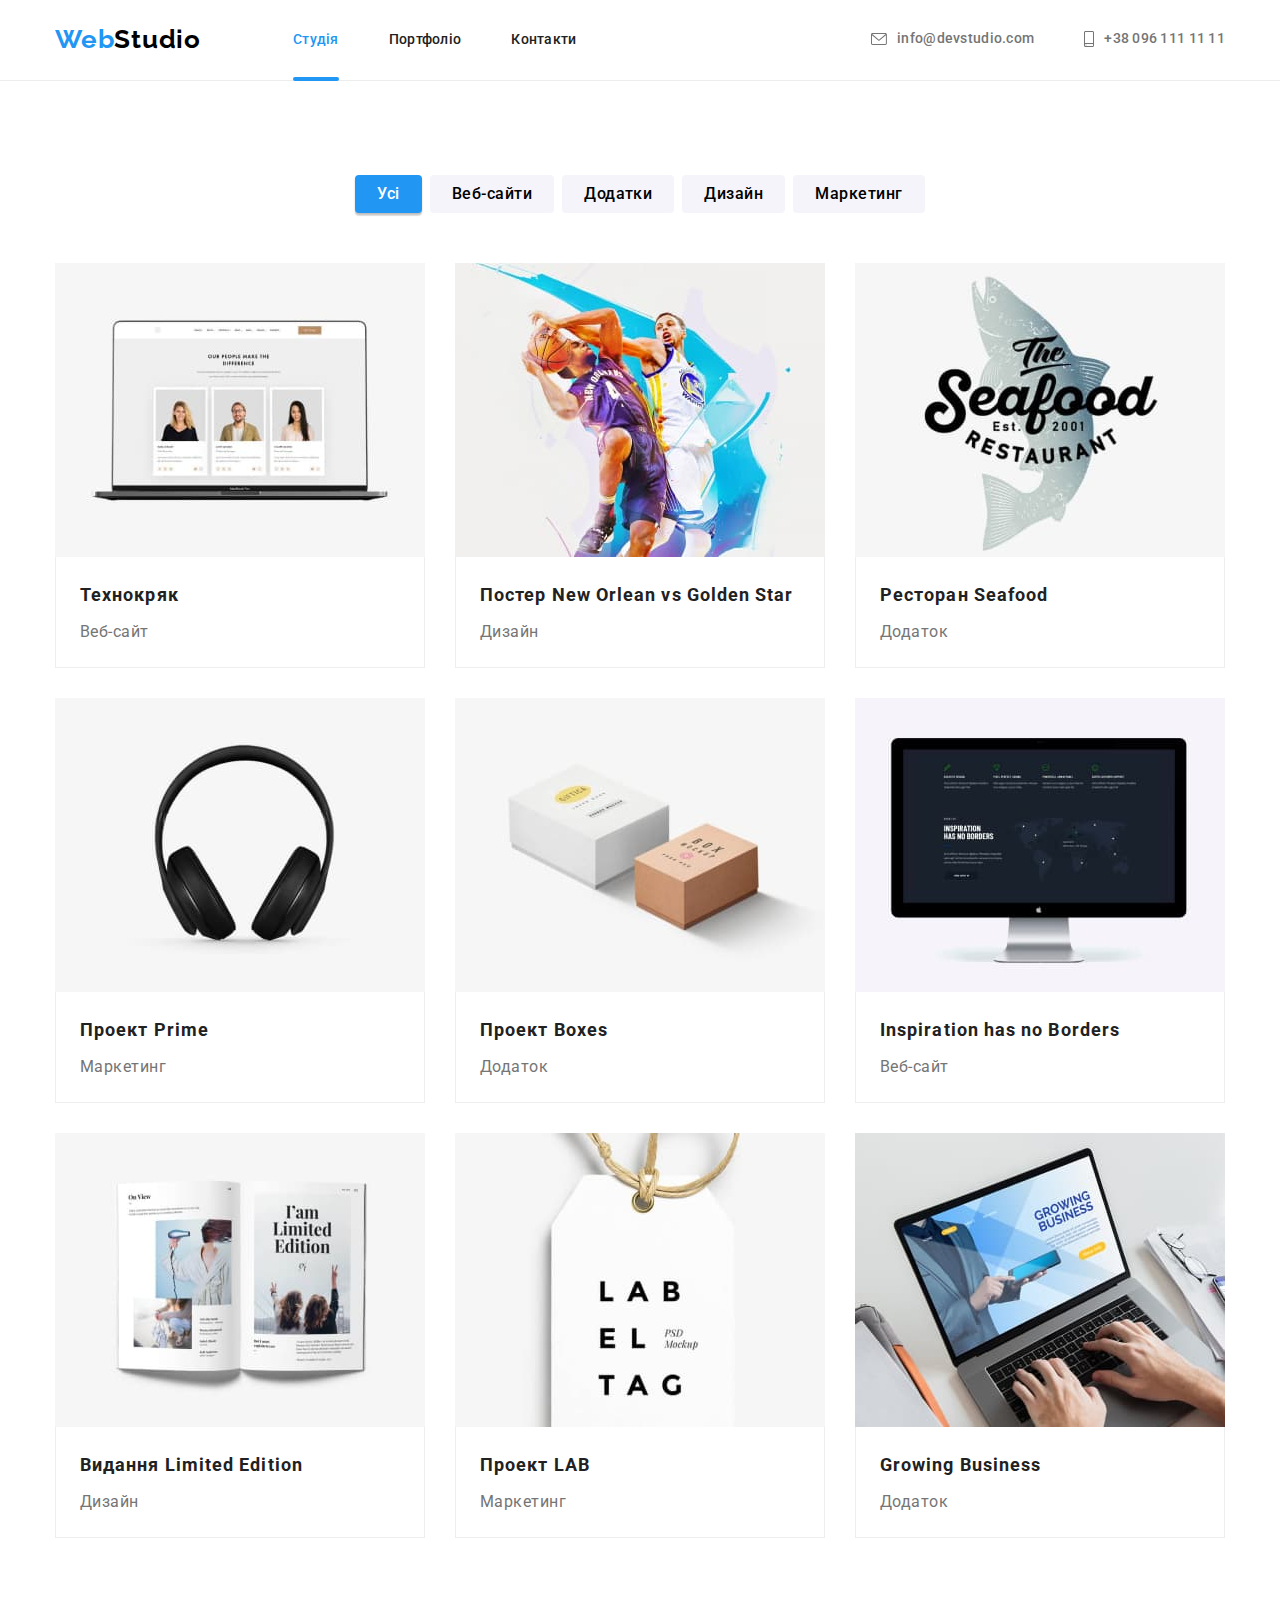
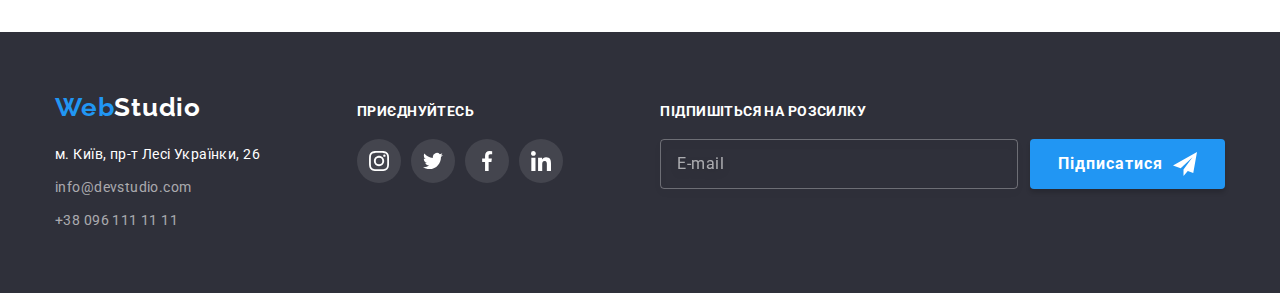
==== portfolio.html @ 3657de59 "Add files via upload" ====
<!DOCTYPE html>
<html lang="uk">

<head>
  <meta charset="UTF-8">
  <meta http-equiv="X-UA-Compatible" content="IE=edge">
  <meta name="viewport" content="width=device-width, initial-scale=1.0">
  <title>Портфоліо</title>

  <link rel="preconnect" href="https://fonts.googleapis.com">
  <link rel="preconnect" href="https://fonts.gstatic.com" crossorigin>
  <link href="https://fonts.googleapis.com/css2?family=Raleway:wght@700&family=Roboto:wght@400;500;700;900&display=swap" rel="stylesheet">  
  <link rel="stylesheet" href="https://cdn.jsdelivr.net/npm/modern-normalize@1.1.0/modern-normalize.min.css">
  <link rel="stylesheet" href="./css/main.min.css">
</head>

<body>

  <!-- ================HEADER================ -->
      <header class="header">
        <div class="header-container container">
          <nav class="navigation-site">
            <a href="./index.html" lang="en" class="logo">
              <span>Web</span>Studio
            </a>
      
            <ul class="nav">
              <li>
                <a href="./index.html" class="nav__link nav__link--current">Студія</a>
              </li>
              <li>
                <a href="./portfolio.html" class="nav__link">Портфоліо</a>
              </li>
              <li><a href="./index.html" class="nav__link">Контакти</a></li>
            </ul>
          </nav>
      
          <ul class="contact">
            <li>
              <a href="mailto:info@devstudio.com" target="_blank" class="contact__link contact__mail-link">
                <svg class="contact__icon-mail" width="16" height="12" aria-label="contact mail" lang="en">
                  <use href="./images/svg/icons.svg#envelope"></use>
                </svg>
                info@devstudio.com
              </a>
            </li>
      
            <li>
              <a href="tel:+380961111111" target="_blank" class="contact__link contact__tel-link">
                <svg class="contact__icon-tel" width="10" height="16" aria-label="contact telephone" lang="en">
                  <use href="./images/svg/icons.svg#smartphone"></use>
                </svg>
                +38 096 111 11 11
              </a>
            </li>
          </ul>
          <!-- ================================ -->
          <div class="burger-menu ">
            <button type="button" class="burger-menu__btn" data-menu-open>
              <svg class="burger-menu__icon" width="40" height="40">
                <use href="./images/svg/icons.svg#header__burger-menu-icon"></use>
              </svg>
            </button>
          </div>
        </div>
      
        <div class="modal-menu" data-menu>
          <div class="modal-menu__container">
            <button type="button" class="modal-menu__btn-close" data-menu-close>
              <svg class="modal-menu__btn-close-img" width="40" height="40">
                <use href="./images/svg/icons.svg#modal-menu__close-btn-img"></use>
              </svg>
            </button>
      
            <ul class="modal-menu__page-list">
              <li class="modal-menu__item-page">
                <a class="modal-menu__page-link" href="./index.html">
                  Студія
                </a>
              </li>
              <li class="modal-menu__item-page">
                <a class="modal-menu__page-link modal-menu__page-link--current-page current-page" href="./portfolio.html">
                  Портфоліо
                </a>
              </li>
              <li class="modal-menu__item-page">
                <a class="modal-menu__page-link" href="./index.html">
                  Контакти
                </a>
              </li>
            </ul>
      
            <ul class="modal-menu__contact-list">
      
              <li class="modal-menu__contact-item">
                <a href="tel:+380961111111" target="_blank" class="modal-menu__tel-link">
                  +38 096 111 11 11
                </a>
              </li>
      
              <li class="modal-menu__contact-item">
                <a href="mailto:info@devstudio.com" target="_blank" class="modal-menu__mail-link">
                  info@devstudio.com
                </a>
              </li>
      
      
            </ul>
      
            <ul class="modal-menu__social-list">
              <li class="modal-menu__social-item">
                <a href="#" class="modal-menu__social-link">
                  Instagram
                </a>
              </li>
      
              <li class="modal-menu__social-item">
                <a href="#" class="modal-menu__social-link">
                  Twitter
                </a>
              </li>
      
              <li class="modal-menu__social-item">
                <a href="#" class="modal-menu__social-link">
                  Facebook
                </a>
              </li>
      
              <li class="modal-menu__social-item">
                <a href="#" class="modal-menu__social-link">
                  LinkedIn
                </a>
              </li>
      
            </ul>
          </div>
      
      
        </div>
      
      </header>
  <!-- ================/HEADER================ -->
  <!-- ================MAIN================ -->
  <main>

    <section class="projects-section section">
      <div class="container">
        <h1 class="visually-hidden">Наші роботи</h1>
        

        <ul class="filter">
        
          <li class="filter-container-item">
            <button type="button" class="filter-btn active">Усі</button>
          </li>
        
          <li class="filter-container-item">
            <button type="button" class="filter-btn">Веб-сайти</button>
          </li>
        
          <li class="filter-container-item">
            <button type="button" class="filter-btn">Додатки</button>
          </li>
          <li class="filter-container-item">
            <button type="button" class="filter-btn">Дизайн</button>
          </li>
        
          <li class="filter-container-item">
            <button type="button" class="filter-btn">Маркетинг</button>
          </li>
        
        </ul>
        
        <ul class="projects">
        
          <li class="project-item">
            <a href="./portfolio.html">
              <div class="project-image-thumb">
                <img src="./images/portfolio-img/desk-prjct-card1.jpg" alt="two basketball players" width="370">
                <p class="project-img-overlay">Ресурс пропонує комплексні пропозиції з різним рівнем функціоналу та сервісів. Все це дозволить відвідувачу отримати
                вичерпні відомості про компанію чи приватну особу.</p>
              </div>
              <div class="project-content">
                <h2 class="projects-title">Технокряк</h2>
                <p class="projects-text">Веб-сайт</p>
              </div>
            </a>
          </li>
        
          <li class="project-item">
            <a href="./portfolio.html">
              <div class="project-image-thumb">
                <img src="./images/portfolio-img/desk-prjct-card2.jpg" alt="two basketball players" width="370">
                <p class="project-img-overlay">Ресурс пропонує комплексні пропозиції з різним рівнем функціоналу та сервісів. Все це
                дозволить відвідувачу отримати
                вичерпні відомості про компанію чи приватну особу.</p>
              </div>
              <div class="project-content">
                <h2 class="projects-title">Постер New Orlean vs Golden Star</h2>
                <p class="projects-text">Дизайн</p>
              </div>
            </a>
          </li>
        
          <li class="project-item">
            <a href="./portfolio.html">
              <div class="project-image-thumb">
                <img src="./images/portfolio-img/desk-prjct-card3.jpg" alt="two basketball players" width="370">
                <p class="project-img-overlay">Ресурс пропонує комплексні пропозиції з різним рівнем функціоналу та сервісів. Все це
                дозволить відвідувачу отримати вичерпні відомості про компанію чи приватну особу.</p>
              </div>
              <div class="project-content">
                <h2 class="projects-title">Ресторан Seafood</h2>
                <p class="projects-text">Додаток</p>
              </div>
            </a>
          </li>
        
          <li class="project-item">
            <a href="./portfolio.html">
              <div class="project-image-thumb">
                <img src="./images/portfolio-img/desk-prjct-card4.jpg" alt="two basketball players" width="370">
                <p class="project-img-overlay">Ресурс пропонує комплексні пропозиції з різним рівнем функціоналу та сервісів. Все це                дозволить відвідувачу отримати вичерпні відомості про компанію чи приватну особу.</p>
              </div>
              <div class="project-content">
                <h2 class="projects-title">Проект Prime</h2>
                <p class="projects-text">Маркетинг</p>
              </div>
            </a>
          </li>
        
          <li class="project-item">
            <a href="./portfolio.html">
              <div class="project-image-thumb">
                <img src="./images/portfolio-img/desk-prjct-card5.jpg" alt="two basketball players" width="370">
                <p class="project-img-overlay">Ресурс пропонує комплексні пропозиції з різним рівнем функціоналу та сервісів. Все це дозволить відвідувачу отримати вичерпні відомості про компанію чи приватну особу.</p>
              </div>
              <div class="project-content">
                <h2 class="projects-title">Проект Boxes</h2>
                <p class="projects-text">Додаток</p>
              </div>
            </a>
          </li>
        
          <li class="project-item">
            <a href="./portfolio.html">
              <div class="project-image-thumb">
                <img src="./images/portfolio-img/desk-prjct-card6.jpg" alt="two basketball players" width="370">
                <p class="project-img-overlay">Ресурс пропонує комплексні пропозиції з різним рівнем функціоналу та сервісів. Все це
                дозволить відвідувачу отримати вичерпні відомості про компанію чи приватну особу.</p>
              </div>
              <div class="project-content">
                <h2 class="projects-title">Inspiration has no Borders</h2>
                <p class="projects-text">Веб-сайт</p>
              </div>
            </a>
          </li>
        
          <li class="project-item">
            <a href="./portfolio.html">
              <div class="project-image-thumb">
                <img src="./images/portfolio-img/desk-prjct-card7.jpg" alt="two basketball players" width="370">
                <p class="project-img-overlay">Ресурс пропонує комплексні пропозиції з різним рівнем функціоналу та сервісів. Все це
                дозволить відвідувачу отримати вичерпні відомості про компанію чи приватну особу.</p>
              </div>
              <div class="project-content">
                <h2 class="projects-title">Видання Limited Edition</h2>
                <p class="projects-text">Дизайн</p>
              </div>
            </a>
          </li>
        
          <li class="project-item">
            <a href="./portfolio.html">
              <div class="project-image-thumb">
                <img src="./images/portfolio-img/desk-prjct-card8.jpg" alt="two basketball players" width="370">
                <p class="project-img-overlay">Ресурс пропонує комплексні пропозиції з різним рівнем функціоналу та сервісів. Все це
                дозволить відвідувачу отримати вичерпні відомості про компанію чи приватну особу.</p>
              </div>
              <div class="project-content">
                <h2 class="projects-title">Проект LAB</h2>
                <p class="projects-text">Маркетинг</p>
              </div>
            </a>
          </li>
        
          <li class="project-item">
            <a href="./portfolio.html">
              <div class="project-image-thumb">
                <img src="./images/portfolio-img/desk-prjct-card9.jpg" alt="two basketball players" width="370">
                <p class="project-img-overlay">Ресурс пропонує комплексні пропозиції з різним рівнем функціоналу та сервісів. Все це
                дозволить відвідувачу отримати вичерпні відомості про компанію чи приватну особу.</p>
              </div>
              <div class="project-content">
                <h2 class="projects-title">Growing Business</h2>
                <p class="projects-text">Додаток</p>
              </div>
            </a>
          </li>

        </ul>
      </div>
      
    </section>

  </main>
  <!-- ================/MAIN================ -->
  <!-- ================FOOTER================ -->
  <footer class="footer">
    <div class="footer__container container">
      <div class="footer__contacts">
        <a href="./index.html" lang="en" class="logo"><span>Web</span>Studio</a>
  
        <address class="address">
          <ul class="address__list">
            <li class="address__item">
              <a href="https://goo.gl/maps/v4NEpD1wTATkxovLA" target="_blank" rel="noopener noreferrer"
                class="address__map-link">м. Київ, пр-т Лесі Українки, 26</a>
            </li>
            <li class="address__item">
              <a href="mailto:info@devstudio.com" target="_blank" class="address__footer-link">info@devstudio.com</a>
            </li>
            <li class="address__item">
              <a href="tel:+380961111111" target="_blank" class="address__footer-link">+38 096 111 11 11</a>
            </li>
          </ul>
        </address>
      </div>
  
      <!-- ============= JOIN ============== -->
      <div class="join">
        <h3 class="join__title">приєднуйтесь</h3>
        <ul class="join__social-list">
          <li class="join__social-item">
            <a href="/" class="join__social-link">
              <svg class="join__social-icon" width="20" height="20" aria-label="instagram" lang="en">
                <use href="./images/svg/icons.svg#instagram"></use>
              </svg>
            </a>
          </li>
  
          <li class="join__social-item">
            <a href="/" class="join__social-link">
              <svg class="join__social-icon" width="20" height="20" aria-label="twitter" lang="en">
                <use href="./images/svg/icons.svg#twitter"></use>
              </svg>
            </a>
          </li>
  
          <li class="join__social-item">
            <a href="/" class="join__social-link">
              <svg class="join__social-icon" width="20" height="20" aria-label="facebook" lang="en">
                <use href="./images/svg/icons.svg#facebook"></use>
              </svg>
            </a>
          </li>
  
          <li class="join__social-item">
            <a href="/" class="join__social-link">
              <svg class="join__social-icon" width="20" height="20" aria-label="linkedin" lang="en">
                <use href="./images/svg/icons.svg#linkedin"></use>
              </svg>
            </a>
          </li>
        </ul>
      </div>
      <!-- ============= /JOIN ============== -->
  
      <!-- ============= EMAILING ================-->
  
      <form class="emailing-form">
        <h2 class="emailing-form__title">Підпишіться на розсилку</h2>
        <div class="emailing-form__input-container">
          <input type="email" class="emailing-form__input" name="emailing-address" placeholder="E-mail" />
          <button type="submit" class="btn emailing__btn">
            Підписатися
            <svg class="emailing-icon" width="24" height="24" aria-label="telegram icon" lang="en">
              <use href="./images/svg/icons.svg#telegram-icon"></use>
            </svg>
          </button>
        </div>
      </form>
  
      <!-- ============= /EMAILING ================-->
    </div>
  </footer>
  <!-- ================/FOOTER================ -->
</body>

<script src="./js/menu.js"></script>
</html>
---- css/main.min.css ----
:root{--footer-color: #2f303a;--accent: #2196f3;--h-color: #212121;--p-color: #757575;--bgd-color: #ffffff;--filter-color: #f5f4fa;--background-hero: #c4c4c4;--client-color: #afb1b8;--font-main: "Roboto", sans-serif;--font-logo: "Raleway", sans-serif;--margin-card: 30px;--gap: 30px;--time-func: cubic-bezier(0.4, 0, 0.2, 1);--transition-dur-and-func: 250ms cubic-bezier(0.4, 0, 0.2, 1)}.visually-hidden{position:absolute;width:1px;height:1px;margin:-1px;border:0;padding:0;white-space:nowrap;clip-path:inset(100%);clip:rect(0 0 0 0);overflow:hidden}img{display:block;max-width:100%;height:auto}h1,h2,h3,h4,h5,h6,p{margin:0;padding:0}ul,ol{margin-top:0;margin-bottom:0;padding-left:0}li{list-style:none}a{text-decoration:none}button{line-height:inherit;cursor:pointer}textarea{resize:none}body{font-family:var(--font-main);font-size:14px;line-height:1.71;background-color:var(--bgd-color);color:var(--h-color);padding:0}.container{padding-right:15px;padding-left:15px;margin-left:auto;margin-right:auto}@media screen and (min-width: 480px){.container{width:480px}}@media screen and (min-width: 768px){.container{width:768px}}@media screen and (min-width: 1200px){.container{width:1200px}}.section{padding-top:60px;padding-bottom:60px}@media screen and (min-width: 1200px){.section{padding-top:94px;padding-bottom:94px}}.title{font-size:28px;line-height:1.18;text-align:center;letter-spacing:.03em;margin-bottom:30px;color:var(--h-color)}@media screen and (min-width: 1200px){.title{font-size:36px;line-height:1.17;margin-bottom:50px}}.logo{font-family:var(--font-logo);font-weight:700;font-size:26px;line-height:1.19;letter-spacing:.03em;color:#000}.logo>span{color:var(--accent)}.footer a.logo{display:inline-block;color:var(--bgd-color);margin-bottom:20px}.btn{font-family:inherit;font-weight:700;font-size:16px;line-height:1.88;letter-spacing:.06em;background-color:var(--accent);color:var(--bgd-color);cursor:pointer;border:none;box-shadow:0px 4px 4px rgba(0,0,0,.15);border-radius:4px;padding:10px 24px;transition:background-color var(--transition-dur-and-func)}@media screen and (min-width: 1200px){.btn{padding:10px 32px}}.btn:hover{background-color:#188ce8}.emailing__btn{padding:10px 28px;height:50px;display:flex;align-items:center}.modal-submit-btn{display:block;margin-left:auto;margin-right:auto;padding-left:52px;padding-right:52px}.btn{font-family:inherit;font-weight:700;font-size:16px;line-height:1.88;letter-spacing:.06em;background-color:var(--accent);color:var(--bgd-color);cursor:pointer;border:none;box-shadow:0px 4px 4px rgba(0,0,0,.15);border-radius:4px;padding:10px 32px;transition:background-color var(--transition-dur-and-func)}.btn:hover{background-color:#188ce8}.emailing__btn{padding:10px 28px;height:50px;display:flex;align-items:center}.modal-submit-btn{display:block;margin-left:auto;margin-right:auto;padding-left:52px;padding-right:52px}.burger-menu__btn{border:none;padding:0;background-color:rgba(0,0,0,0);color:var(--h-color);transition:color 250ms var(--time-func)}.burger-menu__btn:hover,.burger-menu__btn:focus{color:var(--accent)}.burger-menu__icon{fill:currentColor}.modal-menu{position:fixed;top:0;left:0;background-color:var(--bgd-color);width:100%;height:100%;z-index:99;opacity:0;visibility:hidden;pointer-events:none;transition:opacity var(--transition-dur-and-func),visibility var(--transition-dur-and-func)}.modal-menu.is-open{opacity:1;visibility:visible;pointer-events:all}.modal-menu__container{position:relative;display:flex;flex-direction:column;align-items:flex-start;justify-content:space-between;height:100%;padding:15px;margin-left:auto;margin-right:auto}@media screen and (min-width: 480px){.modal-menu__container{width:480px;padding-left:40px;padding-top:48px;padding-bottom:48px;padding-right:15px}}.modal-menu__btn-close{position:absolute;top:10px;right:15px;padding:0;border:0;background-color:rgba(0,0,0,0);line-height:0;color:var(--h-color);transition:color 250ms var(--time-func)}.modal-menu__btn-close:hover,.modal-menu__btn-close:focus{color:var(--accent)}.modal-menu__btn-close-img{fill:currentColor}.modal-menu__item-page:not(:last-child){margin-bottom:32px}.modal-menu__page-link{font-weight:500;font-size:40px;line-height:1.175;letter-spacing:.02em;color:var(--h-color);transition:color 250ms var(--time-func)}.modal-menu__page-link:hover,.modal-menu__page-link:focus{color:var(--accent)}.modal-menu__page-link--current-page{color:var(--accent)}.modal-menu__contact-list{margin-top:auto}.modal-menu__contact-item:not(:last-child){margin-bottom:32px}.modal-menu__tel-link{font-weight:500;font-size:34px;line-height:1.18;letter-spacing:.02em;color:var(--accent);transition:color 250ms var(--time-func)}.modal-menu__tel-link:hover,.modal-menu__tel-link:focus{color:var(--accent)}.modal-menu__mail-link{font-weight:500;font-size:24px;line-height:1.17;letter-spacing:.02em;color:var(--p-color);transition:color 250ms var(--time-func)}.modal-menu__mail-link:hover,.modal-menu__mail-link:focus{color:var(--accent)}.modal-menu__social-list{display:flex;align-items:center;justify-content:center;flex-wrap:wrap;gap:10px;margin-top:64px}.modal-menu__social-item:not(:last-child)::after{content:"";border-right:1px solid rgba(33,33,33,.2);transform:rotate(90deg);margin-left:10px}.modal-menu__social-link{font-weight:500;font-size:18px;line-height:1.22;letter-spacing:.02em;color:var(--accent);transition:color 250ms var(--time-func)}.modal-menu__social-link:hover,.modal-menu__social-link:focus{color:var(--accent)}.is-open{opacity:1}.footer__contacts{width:232px}@media screen and (min-width: 1200px){.footer__contacts{margin-right:70px}}.address__item{display:block;margin-bottom:8px;letter-spacing:.03em}.address__item:last-child{margin-bottom:0}@media screen and (min-width: 1200px){.address__item{margin-bottom:9px}}.address__map-link{font-style:normal;color:var(--bgd-color)}.address__footer-link{font-style:normal;color:rgba(255,255,255,.6);transition:color 250ms var(--time-func)}.address__footer-link:hover,.address__footer-link:focus{color:var(--accent)}.join__title{font-size:14px;line-height:1.142;letter-spacing:.03em;text-transform:uppercase;margin-bottom:20px;color:var(--bgd-color)}.join__social-list{display:flex;justify-content:center;gap:10px}.join__social-item{width:44px;height:44px}.join__social-link{display:flex;justify-content:center;align-items:center;width:100%;height:100%;background-color:rgba(255,255,255,.1);border-radius:50%;color:var(--bgd-color);transition:background 250ms var(--time-func)}.join__social-link:hover,.join__social-link:focus{background-color:var(--accent)}.join__social-icon{fill:currentColor}.emailing-form{margin-left:auto;margin-right:auto}@media screen and (min-width: 1200px){.emailing-form{margin-right:0}}.emailing-form__title{font-size:14px;line-height:1.142;letter-spacing:.03em;text-transform:uppercase;margin-bottom:20px;color:var(--bgd-color)}.emailing-form__input-container{display:flex;flex-direction:column;align-items:center;justify-content:center}@media screen and (max-width: 480px){.emailing-form__input-container{flex-direction:row;flex-wrap:wrap}}@media screen and (min-width: 1200px){.emailing-form__input-container{flex-direction:row}}.emailing-form__input{width:450px;height:50px;border:1px solid rgba(255,255,255,.3);filter:drop-shadow(0px 4px 4px rgba(0, 0, 0, 0.15));border-radius:4px;background-color:rgba(0,0,0,0);color:var(--bgd-color);padding:15px 16px;margin-bottom:20px}.emailing-form__input::placeholder{font-size:16px;line-height:1.25;letter-spacing:.03em;color:rgba(255,255,255,.6)}@media screen and (max-width: 480px){.emailing-form__input{width:100%}}@media screen and (min-width: 1200px){.emailing-form__input{width:358px;margin-right:12px;margin-bottom:0}}.emailing-icon{display:inline-block;margin-left:10px}.filter{display:flex;justify-content:center;flex-wrap:wrap;column-gap:8px;row-gap:8px;margin-bottom:50px}.filter-btn{font-family:inherit;font-weight:500;font-size:16px;line-height:1.62;letter-spacing:.03em;text-align:center;background:var(--filter-color);border-radius:4px;border:none;box-sizing:border-box;padding:6px 22px;transition:background-color 250ms var(--time-func),color 250ms var(--time-func),box-shadow 250ms var(--time-func)}.filter-btn:hover,.filter-btn:focus,.filter-btn.active{background:var(--accent);color:var(--bgd-color);box-shadow:0px 3px 1px rgba(0,0,0,.1),0px 1px 2px rgba(0,0,0,.08),0px 2px 2px rgba(0,0,0,.12);cursor:pointer}.is-hidden{visibility:hidden;opacity:0;pointer-events:none}.modal-window{position:absolute;top:50%;left:50%;transform:translate(-50%, -50%) scale(1);width:450px;padding:40px;background-color:var(--bgd-color);box-shadow:0px 1px 3px rgba(0,0,0,.12),0px 1px 1px rgba(0,0,0,.14),0px 2px 1px rgba(0,0,0,.2);border-radius:4px;transition:transform 250ms var(--time-func),opacity 250ms var(--time-func)}.modal-backdrop.is-hidden .modal-window{transform:translate(-50%, -50%) scale(1.1)}@media screen and (max-width: 479px){.modal-window{width:calc(100% - var(--gap))}}@media screen and (min-width: 1200px){.modal-window{width:528px}}.modal-close-btn{position:absolute;top:8px;right:8px;width:30px;height:30px;padding:0;display:flex;justify-content:center;align-items:center;background-color:rgba(0,0,0,0);border:1px solid rgba(0,0,0,.1);border-radius:50%;transition:border var(--transition-dur-and-func)}.modal-close-btn-svg{display:block;fill:#000;transition:fill var(--transition-dur-and-func)}.modal-close-btn:hover .modal-close-btn-svg,.modal-close-btn:focus .modal-close-btn-svg{fill:var(--accent)}.modal-title{font-size:20px;line-height:1.15;text-align:center;letter-spacing:.03em;font-weight:700;margin-bottom:12px}.modal-items-container{position:relative;display:flex;flex-direction:column;margin-bottom:10px}.modal-label{font-size:12px;line-height:1.17;letter-spacing:.01em;color:var(--p-color);margin-bottom:4px}.modal-input{width:100%;padding:12px 42px;border:1px solid rgba(33,33,33,.2);border-radius:4px;margin:0;transition:border var(--transition-dur-and-func)}.modal-input:focus{outline:none;border:1px solid var(--accent)}.modal-items-container:hover .modal-input{border:1px solid var(--accent)}.modal-input-wrapper{position:relative}.user-name-icon,.user-tel-icon,.user-mail-icon{position:absolute;top:50%;left:12px;transform:translateY(-50%);transition:fill var(--transition-dur-and-func)}.modal-input:focus+.user-name-icon,.modal-input:focus+.user-name-icon,.modal-input:focus+.user-name-icon,.modal-input:focus+.user-tel-icon,.modal-input:focus+.user-tel-icon,.modal-input:focus+.user-tel-icon,.modal-input:focus+.user-mail-icon,.modal-input:focus+.user-mail-icon,.modal-input:focus+.user-mail-icon{fill:var(--accent)}.modal-items-container:hover .user-name-icon,.modal-items-container:hover .user-name-icon,.modal-items-container:hover .user-name-icon,.modal-items-container:hover .user-tel-icon,.modal-items-container:hover .user-tel-icon,.modal-items-container:hover .user-tel-icon,.modal-items-container:hover .user-mail-icon,.modal-items-container:hover .user-mail-icon,.modal-items-container:hover .user-mail-icon{fill:var(--accent)}.comment-area{border:1px solid rgba(33,33,33,.2);border-radius:4px;padding:12px 16px;height:120px;transition:border var(--transition-dur-and-func)}.comment-area:focus{outline:none;border:1px solid var(--accent)}.modal-items-container:hover .comment-area{border:1px solid var(--accent)}.comment-area::placeholder{font-weight:400;font-size:12px;line-height:1.17;letter-spacing:.01em;color:rgba(117,117,117,.5)}.comment-container{margin-bottom:20px}.policy-label{display:flex;align-items:center;gap:8px;padding-left:12px;margin-bottom:30px}.policy-checkbox{position:absolute;width:1px;height:1px;margin:-1px;border:0;padding:0;white-space:nowrap;clip-path:inset(100%);clip:rect(0 0 0 0);overflow:hidden}.policy-text{letter-spacing:.03em;color:var(--p-color);font-size:12px;line-height:1.67}@media screen and (min-width: 1200px){.policy-text{font-size:14px;line-height:1.71}}.policy-text-accent{text-decoration-line:underline;color:var(--accent)}.policy-checkbox-svg{display:block;border:2px solid var(--h-color);border-radius:2px;background-color:rgba(0,0,0,0);transition:background-color var(--transition-dur-and-func),border var(--transition-dur-and-func)}.policy-checkbox:checked+.policy-checkbox-svg{background-color:var(--accent);border:2px solid rgba(0,0,0,0)}.policy-checkbox:focus+.policy-checkbox-svg{border:2px solid var(--accent)}.policy-label:hover .policy-checkbox-svg{border:2px solid var(--accent)}.policy-checkbox-svg-icon{display:block;fill:var(--bgd-color);opacity:0;transition:opacity var(--transition-dur-and-func)}.policy-checkbox:checked+.policy-checkbox-svg .policy-checkbox-svg-icon{opacity:1}.header{padding-top:10px;padding-bottom:10px;border-bottom:1px solid #ececec}@media screen and (min-width: 768px){.header{padding-top:21px;padding-bottom:21px}}@media screen and (min-width: 1200px){.header{padding-top:24px;padding-bottom:25px}}.header-container{display:flex;justify-content:space-between;align-items:center}.burger-menu{line-height:0}@media screen and (min-width: 768px){.burger-menu{display:none}}@media screen and (min-width: 768px){.navigation-site{display:flex;align-items:center;gap:88px}}@media screen and (min-width: 1200px){.navigation-site{gap:92px}}.nav{display:none}@media screen and (min-width: 768px){.nav{display:flex;gap:50px}}.nav__link{font-weight:500;line-height:1.14;letter-spacing:.02em;color:var(--h-color);transition:color 250ms var(--time-func)}.nav__link:hover,.nav__link:focus{color:var(--accent)}.contact{display:none}@media screen and (min-width: 768px){.contact{display:flex;flex-direction:column;align-items:flex-start;gap:10px}}@media screen and (min-width: 1200px){.contact{flex-direction:row;align-items:center;flex-wrap:wrap;column-gap:50px}}.contact__link{font-weight:500;line-height:1.14;letter-spacing:.02em;color:var(--p-color);transition:color 250ms var(--time-func)}.contact__link:hover,.contact__link:focus{color:var(--accent)}.contact__mail-link{display:flex;align-items:center}.contact__icon-mail{margin-right:10px;fill:currentColor}.contact__tel-link{display:flex;align-items:center}.contact__icon-tel{margin-right:10px;fill:currentColor}.nav__link--current{position:relative;color:var(--accent)}.nav__link--current::after{content:"";display:block;position:absolute;bottom:-34px;left:0;background-color:#2196f3;border-radius:2px;width:100%;height:4px}.hero{background-color:var(--background-hero);background-image:linear-gradient(to bottom, rgba(47, 48, 58, 0.4), rgba(47, 48, 58, 0.4)),url("../images/backgrounds/mobile-bgd.jpg");background-repeat:no-repeat,no-repeat;background-position:center,center;background-size:cover,cover;padding:118px 0}@media screen and (min-width: 1200px){.hero{padding:200px 0;background-size:cover,1600px}}@media screen and (min-device-pixel-ratio: 2)and (max-width: 767px),screen and (min-resolution: 192dpi)and (max-width: 767px),screen and (min-resolution: 2dppx)and (max-width: 767px){.hero{background-image:linear-gradient(to bottom, rgba(47, 48, 58, 0.4), rgba(47, 48, 58, 0.4)),url("../images/backgrounds/mobile-bgd@2x.jpg")}}@media screen and (min-width: 768px){.hero{background-image:linear-gradient(to bottom, rgba(47, 48, 58, 0.4), rgba(47, 48, 58, 0.4)),url("../images/backgrounds/tablet-bgd.jpg")}}@media screen and (min-device-pixel-ratio: 2)and (min-width: 768px),screen and (min-resolution: 192dpi)and (min-width: 768px),screen and (min-resolution: 2dppx)and (min-width: 768px){.hero{background-image:linear-gradient(to bottom, rgba(47, 48, 58, 0.4), rgba(47, 48, 58, 0.4)),url("../images/backgrounds/tablet-bgd@2x.jpg")}}@media screen and (min-width: 1200px){.hero{background-image:linear-gradient(to bottom, rgba(47, 48, 58, 0.4), rgba(47, 48, 58, 0.4)),url("../images/backgrounds/desktop-bgd-hero.jpg")}}@media screen and (min-device-pixel-ratio: 2)and (min-width: 1200px),screen and (min-resolution: 192dpi)and (min-width: 1200px),screen and (min-resolution: 2dppx)and (min-width: 1200px){.hero{background-image:linear-gradient(to bottom, rgba(47, 48, 58, 0.4), rgba(47, 48, 58, 0.4)),url("../images/backgrounds/desktop-bgd-hero@2x.jpg")}}.hero__container{text-align:center}.hero__title{font-weight:900;font-size:26px;line-height:1.62;letter-spacing:.06em;text-transform:uppercase;color:var(--bgd-color);max-width:360px;margin-left:auto;margin-right:auto;margin-bottom:30px}@media screen and (min-width: 1200px){.hero__title{font-size:44px;line-height:1.36;max-width:696px}}@media screen and (min-width: 1200px){.advantages{padding-bottom:47px}}@media screen and (min-width: 768px){.advantages__list{display:flex;flex-wrap:wrap;gap:var(--gap)}}.advantages__item:not(:last-child){margin-bottom:var(--gap)}@media screen and (min-width: 768px){.advantages__item:not(:last-child){margin-bottom:0}}@media screen and (min-width: 768px){.advantages__item{flex-basis:calc((100% - var(--gap))/2)}}@media screen and (min-width: 1200px){.advantages__item{flex-basis:calc((100% - 3*var(--gap))/4)}}.advantages__icons-thumb{background-color:var(--filter-color);border-radius:4px;height:120px;display:flex;justify-content:center;align-items:center;margin-bottom:30px}.advantages__titles{font-size:14px;line-height:1.14;text-transform:uppercase;letter-spacing:.03em;text-align:center;margin-bottom:10px}@media screen and (min-width: 768px){.advantages__titles{text-align:start}}.advantages__desc{letter-spacing:.03em}.advantages p{color:var(--p-color)}.work{padding-top:47px}@media screen and (max-width: 1199px){.work{display:none}}.work__list{display:flex;flex-wrap:wrap;column-gap:var(--gap);row-gap:var(--gap)}.work__item{position:relative;flex-basis:calc((100% - 2*var(--gap))/3)}.work__desc{position:absolute;bottom:0;width:100%;display:block;padding-top:27px;padding-bottom:27px;font-weight:700;line-height:1.14;text-align:center;letter-spacing:.03em;text-transform:uppercase;background-color:rgba(47,48,58,.8);color:var(--bgd-color)}.team{background-color:var(--filter-color)}@media screen and (min-width: 768px){.teammate-list{display:flex;flex-wrap:wrap;gap:30px}}.teammate{box-shadow:0px 1px 3px rgba(0,0,0,.12),0px 1px 1px rgba(0,0,0,.14),0px 2px 1px rgba(0,0,0,.2);border-radius:0px 0px 4px 4px}@media screen and (min-width: 768px){.teammate{flex-basis:calc((100% - var(--gap))/2)}}@media screen and (min-width: 1200px){.teammate{flex-basis:calc((100% - 3*var(--gap))/4)}}.teammate:not(:last-child){margin-bottom:var(--gap)}@media screen and (min-width: 768px){.teammate:not(:last-child){margin-bottom:0}}.teammate__bio{padding:30px 0;text-align:center}.teammate__image-thumb{overflow:hidden}.teammate__name{font-weight:500;font-size:16px;line-height:1.19;letter-spacing:.03em;margin-bottom:10px}.teammate__profession{font-size:16px;line-height:1.19;letter-spacing:.03em;color:var(--p-color);margin-bottom:16px}.teammate__social-list{display:flex;justify-content:center;column-gap:10px}.teammate__social-item{width:44px;height:44px}.teammate__social-link{display:flex;justify-content:center;align-items:center;width:100%;height:100%;border-radius:50%;transition:background-color 250ms var(--time-func)}.teammate__social-link:hover,.teammate__social-link:focus{background-color:var(--accent)}.icon-teammate__social-link{fill:var(--client-color);transition:fill 250ms var(--time-func)}.teammate__social-link:hover .icon-teammate__social-link,.teammate__social-link:focus .icon-teammate__social-link{fill:var(--bgd-color)}.clients{text-align:center}.clients__list{display:flex;flex-wrap:wrap;gap:var(--gap)}.clients__item{width:100%;height:92px}@media screen and (min-width: 480px){.clients__item{flex-basis:calc((100% - var(--gap))/2)}}@media screen and (min-width: 768px){.clients__item{flex-basis:calc((100% - 2*var(--gap))/3)}}@media screen and (min-width: 1200px){.clients__item{flex-basis:calc((100% - 5*var(--gap))/6)}}.clients__link{display:flex;justify-content:center;align-items:center;flex-wrap:wrap;width:100%;height:100%;border:1px solid var(--client-color);border-radius:4px;color:var(--client-color);transition:color 250ms var(--time-func),border 250ms var(--time-func)}.clients__link:hover,.clients__link:focus{color:#2196f3;border:1px solid var(--accent)}.clients__icon{fill:currentColor}.footer{background-color:var(--footer-color);padding:60px 0}.footer__container{display:flex;flex-direction:column;align-items:center;gap:60px;text-align:center}@media screen and (min-width: 768px){.footer__container{flex-direction:row;flex-wrap:wrap;justify-content:space-around;align-items:baseline}}@media screen and (min-width: 1200px){.footer__container{gap:0;text-align:start}}.projects{display:flex;flex-wrap:wrap;gap:var(--gap)}.project-item{flex-basis:calc((100% - var(--gap)*2)/3);background:var(--bgd-color)}.project-item>a{display:block;transition:box-shadow 250ms var(--time-func)}.project-item>.project-item>a:hover,.project-item>.project-item>a:focus{box-shadow:0px 1px 1px rgba(0,0,0,.12),0px 4px 4px rgba(0,0,0,.06),1px 4px 6px rgba(0,0,0,.16)}.project-image-thumb{position:relative;overflow:hidden}.project-img-overlay{position:absolute;top:0;left:0;height:100%;display:flex;align-items:center;padding-left:24px;padding-right:24px;font-size:18px;line-height:1.56;letter-spacing:.03em;background:rgba(33,150,243,.9);color:var(--bgd-color);transform:translate(0, 100%);transition:transform 250ms var(--time-func)}.project-item>a:hover .project-img-overlay,.project-item>a:focus .project-img-overlay{transform:translate(0px, 0px)}.project-content{border:1px solid #eee;border-top:none;padding:20px 24px}.projects-title{font-size:18px;line-height:2;letter-spacing:.06em;color:var(--h-color);margin-bottom:4px}.projects-text{font-size:16px;line-height:1.88;letter-spacing:.03em;color:var(--p-color)}.modal-backdrop{position:fixed;width:100%;height:100%;top:0;left:0;background-color:rgba(0,0,0,.2);z-index:100;transition:opacity 250ms var(--time-func),visibility 250ms var(--time-func)}.modal-backdrop.is-hidden{opacity:0}/*# sourceMappingURL=main.min.css.map */
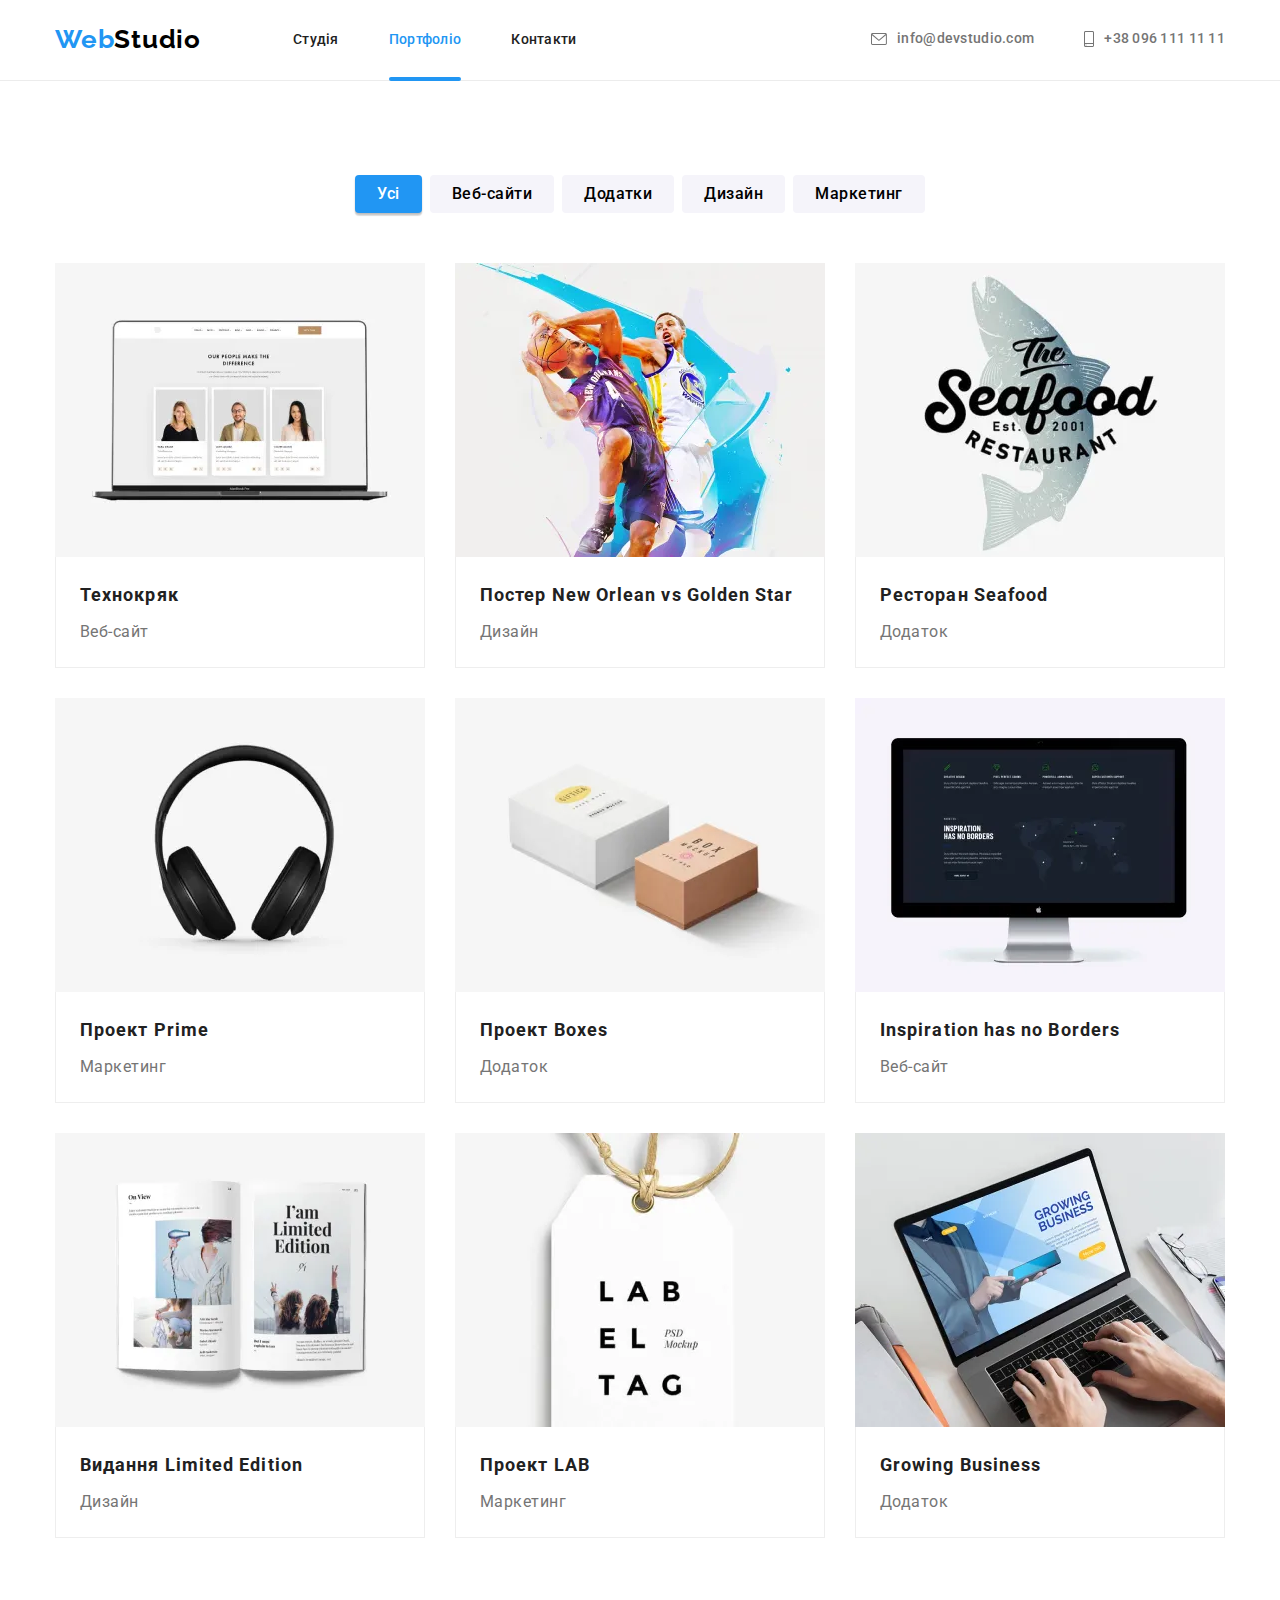
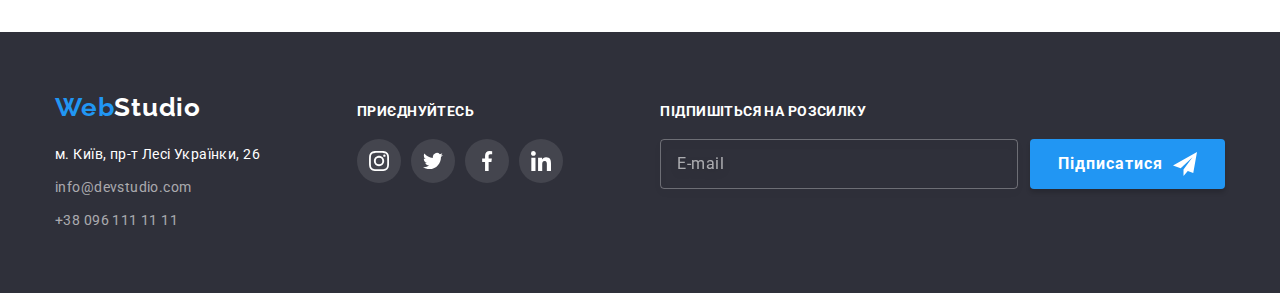
==== commit 33a570ab: "portfolio" ====
--- a/portfolio.html
+++ b/portfolio.html
@@ -26,10 +26,10 @@
       
             <ul class="nav">
               <li>
-                <a href="./index.html" class="nav__link nav__link--current">Студія</a>
+                <a href="./index.html" class="nav__link ">Студія</a>
               </li>
               <li>
-                <a href="./portfolio.html" class="nav__link">Портфоліо</a>
+                <a href="./portfolio.html" class="nav__link nav__link--current">Портфоліо</a>
               </li>
               <li><a href="./index.html" class="nav__link">Контакти</a></li>
             </ul>
@@ -144,7 +144,7 @@
   <main>
 
     <section class="projects-section section">
-      <div class="container">
+      <div class="container ">
         <h1 class="visually-hidden">Наші роботи</h1>
         
 
@@ -176,7 +176,21 @@
           <li class="project-item">
             <a href="./portfolio.html">
               <div class="project-image-thumb">
-                <img src="./images/portfolio-img/desk-prjct-card1.jpg" alt="two basketball players" width="370">
+                <picture>
+                  <source media="(min-width: 1200px)" srcset="./images/portfolio-webp/desk-prjct-card1.webp 1x, ./images/portfolio-webp/desk-prjct-card1@2x.webp 2x" type="image/webp">
+                  <source media="(min-width: 1200px)"
+                    srcset="./images/portfolio-img/desk-prjct-card1.jpg 1x, ./images/portfolio-img/desk-prjct-card1@2x.jpg 2x">
+
+                  <source media="(min-width: 768px)" srcset="./images/portfolio-webp/tab-prjct-card1.webp 1x, ./images/portfolio-webp/tab-prjct-card1@2x.webp 2x" type="image/webp">
+                  <source media="(min-width: 768px)"
+                    srcset="./images/portfolio-img/tab-prjct-card1.jpg 1x, ./images/portfolio-img/tab-prjct-card1@2x.jpg 2x">
+
+                  <source media="(max-width: 767.5px)" srcset="./images/portfolio-webp/mob-prjct-card1.webp 1x, ./images/portfolio-webp/mob-prjct-card1@2x.webp 2x" type="image/webp">
+                  <source media="(max-width: 767.5px)" srcset="./images/portfolio-img/mob-prjct-card1.jpg 1x, ./images/portfolio-img/mob-prjct-card1@2x.jpg 2x">
+
+                  <img class="project__img" src="./images/portfolio-webp/mob-prjct-card1.webp" alt="two basketball players">
+                </picture>
+                
                 <p class="project-img-overlay">Ресурс пропонує комплексні пропозиції з різним рівнем функціоналу та сервісів. Все це дозволить відвідувачу отримати
                 вичерпні відомості про компанію чи приватну особу.</p>
               </div>
@@ -190,7 +204,29 @@
           <li class="project-item">
             <a href="./portfolio.html">
               <div class="project-image-thumb">
-                <img src="./images/portfolio-img/desk-prjct-card2.jpg" alt="two basketball players" width="370">
+                <picture>
+
+                  <source media="(min-width: 1200px)"
+                    srcset="./images/portfolio-webp/desk-prjct-card2.webp 1x, ./images/portfolio-webp/desk-prjct-card2@2x.webp 2x"
+                    type="image/webp">
+                  <source media="(min-width: 1200px)"
+                    srcset="./images/portfolio-img/desk-prjct-card2.jpg 1x, ./images/portfolio-img/desk-prjct-card2@2x.jpg 2x">
+                  
+                  <source media="(min-width: 768px)"
+                    srcset="./images/portfolio-webp/tab-prjct-card2.webp 1x, ./images/portfolio-webp/tab-prjct-card2@2x.webp 2x"
+                    type="image/webp">
+                  <source media="(min-width: 768px)"
+                    srcset="./images/portfolio-img/tab-prjct-card2.jpg 1x, ./images/portfolio-img/tab-prjct-card2@2x.jpg 2x">
+                  
+                  <source media="(max-width: 767.5px)"
+                    srcset="./images/portfolio-webp/mob-prjct-card2.webp 1x, ./images/portfolio-webp/mob-prjct-card2@2x.webp 2x"
+                    type="image/webp">
+                  <source media="(max-width: 767.5px)"
+                    srcset="./images/portfolio-img/mob-prjct-card2.jpg 1x, ./images/portfolio-img/mob-prjct-card2@2x.jpg 2x">
+
+                  <img class="project__img" src="./images/portfolio-webp/mob-prjct-card2.webp" alt="two basketball players">
+                </picture>
+                
                 <p class="project-img-overlay">Ресурс пропонує комплексні пропозиції з різним рівнем функціоналу та сервісів. Все це
                 дозволить відвідувачу отримати
                 вичерпні відомості про компанію чи приватну особу.</p>
@@ -205,7 +241,28 @@
           <li class="project-item">
             <a href="./portfolio.html">
               <div class="project-image-thumb">
-                <img src="./images/portfolio-img/desk-prjct-card3.jpg" alt="two basketball players" width="370">
+                <picture>
+                  <source media="(min-width: 1200px)"
+                    srcset="./images/portfolio-webp/desk-prjct-card3.webp 1x, ./images/portfolio-webp/desk-prjct-card3@2x.webp 2x"
+                    type="image/webp">
+                  <source media="(min-width: 1200px)"
+                    srcset="./images/portfolio-img/desk-prjct-card3.jpg 1x, ./images/portfolio-img/desk-prjct-card3@2x.jpg 2x">
+                  
+                  <source media="(min-width: 768px)"
+                    srcset="./images/portfolio-webp/tab-prjct-card3.webp 1x, ./images/portfolio-webp/tab-prjct-card3@2x.webp 2x"
+                    type="image/webp">
+                  <source media="(min-width: 768px)"
+                    srcset="./images/portfolio-img/tab-prjct-card3.jpg 1x, ./images/portfolio-img/tab-prjct-card3@2x.jpg 2x">
+                  
+                  <source media="(max-width: 767.5px)"
+                    srcset="./images/portfolio-webp/mob-prjct-card3.webp 1x, ./images/portfolio-webp/mob-prjct-card3@2x.webp 2x"
+                    type="image/webp">
+                  <source media="(max-width: 767.5px)"
+                    srcset="./images/portfolio-img/mob-prjct-card3.jpg 1x, ./images/portfolio-img/mob-prjct-card3@2x.jpg 2x">
+
+                  <img class="project__img" src="./images/portfolio-webp/mob-prjct-card3.webp" alt="two basketball players">
+                </picture>
+                
                 <p class="project-img-overlay">Ресурс пропонує комплексні пропозиції з різним рівнем функціоналу та сервісів. Все це
                 дозволить відвідувачу отримати вичерпні відомості про компанію чи приватну особу.</p>
               </div>
@@ -219,7 +276,28 @@
           <li class="project-item">
             <a href="./portfolio.html">
               <div class="project-image-thumb">
-                <img src="./images/portfolio-img/desk-prjct-card4.jpg" alt="two basketball players" width="370">
+                <picture>
+                  <source media="(min-width: 1200px)"
+                    srcset="./images/portfolio-webp/desk-prjct-card4.webp 1x, ./images/portfolio-webp/desk-prjct-card4@2x.webp 2x"
+                    type="image/webp">
+                  <source media="(min-width: 1200px)"
+                    srcset="./images/portfolio-img/desk-prjct-card4.jpg 1x, ./images/portfolio-img/desk-prjct-card4@2x.jpg 2x">
+                  
+                  <source media="(min-width: 768px)"
+                    srcset="./images/portfolio-webp/tab-prjct-card4.webp 1x, ./images/portfolio-webp/tab-prjct-card4@2x.webp 2x"
+                    type="image/webp">
+                  <source media="(min-width: 768px)"
+                    srcset="./images/portfolio-img/tab-prjct-card4.jpg 1x, ./images/portfolio-img/tab-prjct-card4@2x.jpg 2x">
+                  
+                  <source media="(max-width: 767.5px)"
+                    srcset="./images/portfolio-webp/mob-prjct-card4.webp 1x, ./images/portfolio-webp/mob-prjct-card4@2x.webp 2x"
+                    type="image/webp">
+                  <source media="(max-width: 767.5px)"
+                    srcset="./images/portfolio-img/mob-prjct-card4.jpg 1x, ./images/portfolio-img/mob-prjct-card4@2x.jpg 2x">
+
+                  <img class="project__img" src="./images/portfolio-webp/mob-prjct-card4.webp" alt="two basketball players">
+                </picture>
+                
                 <p class="project-img-overlay">Ресурс пропонує комплексні пропозиції з різним рівнем функціоналу та сервісів. Все це                дозволить відвідувачу отримати вичерпні відомості про компанію чи приватну особу.</p>
               </div>
               <div class="project-content">
@@ -232,7 +310,28 @@
           <li class="project-item">
             <a href="./portfolio.html">
               <div class="project-image-thumb">
-                <img src="./images/portfolio-img/desk-prjct-card5.jpg" alt="two basketball players" width="370">
+                <picture>
+                  <source media="(min-width: 1200px)"
+                    srcset="./images/portfolio-webp/desk-prjct-card5.webp 1x, ./images/portfolio-webp/desk-prjct-card5@2x.webp 2x"
+                    type="image/webp">
+                  <source media="(min-width: 1200px)"
+                    srcset="./images/portfolio-img/desk-prjct-card5.jpg 1x, ./images/portfolio-img/desk-prjct-card5@2x.jpg 2x">
+                  
+                  <source media="(min-width: 768px)"
+                    srcset="./images/portfolio-webp/tab-prjct-card5.webp 1x, ./images/portfolio-webp/tab-prjct-card5@2x.webp 2x"
+                    type="image/webp">
+                  <source media="(min-width: 768px)"
+                    srcset="./images/portfolio-img/tab-prjct-card5.jpg 1x, ./images/portfolio-img/tab-prjct-card5@2x.jpg 2x">
+                  
+                  <source media="(max-width: 767.5px)"
+                    srcset="./images/portfolio-webp/mob-prjct-card5.webp 1x, ./images/portfolio-webp/mob-prjct-card5@2x.webp 2x"
+                    type="image/webp">
+                  <source media="(max-width: 767.5px)"
+                    srcset="./images/portfolio-img/mob-prjct-card5.jpg 1x, ./images/portfolio-img/mob-prjct-card5@2x.jpg 2x">
+
+                  <img class="project__img" src="./images/portfolio-webp/mob-prjct-card5.webp" alt="two basketball players">
+                </picture>
+                
                 <p class="project-img-overlay">Ресурс пропонує комплексні пропозиції з різним рівнем функціоналу та сервісів. Все це дозволить відвідувачу отримати вичерпні відомості про компанію чи приватну особу.</p>
               </div>
               <div class="project-content">
@@ -245,7 +344,28 @@
           <li class="project-item">
             <a href="./portfolio.html">
               <div class="project-image-thumb">
-                <img src="./images/portfolio-img/desk-prjct-card6.jpg" alt="two basketball players" width="370">
+                <picture>
+                  <source media="(min-width: 1200px)"
+                    srcset="./images/portfolio-webp/desk-prjct-card6.webp 1x, ./images/portfolio-webp/desk-prjct-card6@2x.webp 2x"
+                    type="image/webp">
+                  <source media="(min-width: 1200px)"
+                    srcset="./images/portfolio-img/desk-prjct-card6.jpg 1x, ./images/portfolio-img/desk-prjct-card6@2x.jpg 2x">
+                  
+                  <source media="(min-width: 768px)"
+                    srcset="./images/portfolio-webp/tab-prjct-card6.webp 1x, ./images/portfolio-webp/tab-prjct-card6@2x.webp 2x"
+                    type="image/webp">
+                  <source media="(min-width: 768px)"
+                    srcset="./images/portfolio-img/tab-prjct-card6.jpg 1x, ./images/portfolio-img/tab-prjct-card6@2x.jpg 2x">
+                  
+                  <source media="(max-width: 767.5px)"
+                    srcset="./images/portfolio-webp/mob-prjct-card6.webp 1x, ./images/portfolio-webp/mob-prjct-card6@2x.webp 2x"
+                    type="image/webp">
+                  <source media="(max-width: 767.5px)"
+                    srcset="./images/portfolio-img/mob-prjct-card6.jpg 1x, ./images/portfolio-img/mob-prjct-card6@2x.jpg 2x">
+
+                  <img class="project__img" src="./images/portfolio-webp/mob-prjct-card6.webp" alt="two basketball players">
+                </picture>
+                
                 <p class="project-img-overlay">Ресурс пропонує комплексні пропозиції з різним рівнем функціоналу та сервісів. Все це
                 дозволить відвідувачу отримати вичерпні відомості про компанію чи приватну особу.</p>
               </div>
@@ -259,7 +379,28 @@
           <li class="project-item">
             <a href="./portfolio.html">
               <div class="project-image-thumb">
-                <img src="./images/portfolio-img/desk-prjct-card7.jpg" alt="two basketball players" width="370">
+                <picture>
+                  <source media="(min-width: 1200px)"
+                    srcset="./images/portfolio-webp/desk-prjct-card7.webp 1x, ./images/portfolio-webp/desk-prjct-card7@2x.webp 2x"
+                    type="image/webp">
+                  <source media="(min-width: 1200px)"
+                    srcset="./images/portfolio-img/desk-prjct-card7.jpg 1x, ./images/portfolio-img/desk-prjct-card7@2x.jpg 2x">
+                  
+                  <source media="(min-width: 768px)"
+                    srcset="./images/portfolio-webp/tab-prjct-card7.webp 1x, ./images/portfolio-webp/tab-prjct-card7@2x.webp 2x"
+                    type="image/webp">
+                  <source media="(min-width: 768px)"
+                    srcset="./images/portfolio-img/tab-prjct-card7.jpg 1x, ./images/portfolio-img/tab-prjct-card7@2x.jpg 2x">
+                  
+                  <source media="(max-width: 767.5px)"
+                    srcset="./images/portfolio-webp/mob-prjct-card7.webp 1x, ./images/portfolio-webp/mob-prjct-card7@2x.webp 2x"
+                    type="image/webp">
+                  <source media="(max-width: 767.5px)"
+                    srcset="./images/portfolio-img/mob-prjct-card7.jpg 1x, ./images/portfolio-img/mob-prjct-card7@2x.jpg 2x">
+
+                  <img class="project__img" src="./images/portfolio-webp/mob-prjct-card7.webp" alt="two basketball players">
+                </picture>
+                
                 <p class="project-img-overlay">Ресурс пропонує комплексні пропозиції з різним рівнем функціоналу та сервісів. Все це
                 дозволить відвідувачу отримати вичерпні відомості про компанію чи приватну особу.</p>
               </div>
@@ -273,7 +414,28 @@
           <li class="project-item">
             <a href="./portfolio.html">
               <div class="project-image-thumb">
-                <img src="./images/portfolio-img/desk-prjct-card8.jpg" alt="two basketball players" width="370">
+                <picture>
+                  <source media="(min-width: 1200px)"
+                    srcset="./images/portfolio-webp/desk-prjct-card8.webp 1x, ./images/portfolio-webp/desk-prjct-card8@2x.webp 2x"
+                    type="image/webp">
+                  <source media="(min-width: 1200px)"
+                    srcset="./images/portfolio-img/desk-prjct-card8.jpg 1x, ./images/portfolio-img/desk-prjct-card8@2x.jpg 2x">
+                  
+                  <source media="(min-width: 768px)"
+                    srcset="./images/portfolio-webp/tab-prjct-card8.webp 1x, ./images/portfolio-webp/tab-prjct-card8@2x.webp 2x"
+                    type="image/webp">
+                  <source media="(min-width: 768px)"
+                    srcset="./images/portfolio-img/tab-prjct-card8.jpg 1x, ./images/portfolio-img/tab-prjct-card8@2x.jpg 2x">
+                  
+                  <source media="(max-width: 767.5px)"
+                    srcset="./images/portfolio-webp/mob-prjct-card8.webp 1x, ./images/portfolio-webp/mob-prjct-card8@2x.webp 2x"
+                    type="image/webp">
+                  <source media="(max-width: 767.5px)"
+                    srcset="./images/portfolio-img/mob-prjct-card8.jpg 1x, ./images/portfolio-img/mob-prjct-card8@2x.jpg 2x">
+
+                  <img class="project__img" src="./images/portfolio-webp/mob-prjct-card8.webp" alt="two basketball players">
+                </picture>
+                
                 <p class="project-img-overlay">Ресурс пропонує комплексні пропозиції з різним рівнем функціоналу та сервісів. Все це
                 дозволить відвідувачу отримати вичерпні відомості про компанію чи приватну особу.</p>
               </div>
@@ -287,7 +449,28 @@
           <li class="project-item">
             <a href="./portfolio.html">
               <div class="project-image-thumb">
-                <img src="./images/portfolio-img/desk-prjct-card9.jpg" alt="two basketball players" width="370">
+                <picture>
+                  <source media="(min-width: 1200px)"
+                    srcset="./images/portfolio-webp/desk-prjct-card9.webp 1x, ./images/portfolio-webp/desk-prjct-card9@2x.webp 2x"
+                    type="image/webp">
+                  <source media="(min-width: 1200px)"
+                    srcset="./images/portfolio-img/desk-prjct-card9.jpg 1x, ./images/portfolio-img/desk-prjct-card9@2x.jpg 2x">
+                  
+                  <source media="(min-width: 768px)"
+                    srcset="./images/portfolio-webp/tab-prjct-card9.webp 1x, ./images/portfolio-webp/tab-prjct-card9@2x.webp 2x"
+                    type="image/webp">
+                  <source media="(min-width: 768px)"
+                    srcset="./images/portfolio-img/tab-prjct-card9.jpg 1x, ./images/portfolio-img/tab-prjct-card9@2x.jpg 2x">
+                  
+                  <source media="(max-width: 767.5px)"
+                    srcset="./images/portfolio-webp/mob-prjct-card9.webp 1x, ./images/portfolio-webp/mob-prjct-card9@2x.webp 2x"
+                    type="image/webp">
+                  <source media="(max-width: 767.5px)"
+                    srcset="./images/portfolio-img/mob-prjct-card9.jpg 1x, ./images/portfolio-img/mob-prjct-card9@2x.jpg 2x">
+
+                  <img class="project__img" src="./images/portfolio-webp/mob-prjct-card9.webp" alt="two basketball players">
+                </picture>
+                
                 <p class="project-img-overlay">Ресурс пропонує комплексні пропозиції з різним рівнем функціоналу та сервісів. Все це
                 дозволить відвідувачу отримати вичерпні відомості про компанію чи приватну особу.</p>
               </div>
--- a/css/main.min.css
+++ b/css/main.min.css
@@ -1 +1 @@
-:root{--footer-color: #2f303a;--accent: #2196f3;--h-color: #212121;--p-color: #757575;--bgd-color: #ffffff;--filter-color: #f5f4fa;--background-hero: #c4c4c4;--client-color: #afb1b8;--font-main: "Roboto", sans-serif;--font-logo: "Raleway", sans-serif;--margin-card: 30px;--gap: 30px;--time-func: cubic-bezier(0.4, 0, 0.2, 1);--transition-dur-and-func: 250ms cubic-bezier(0.4, 0, 0.2, 1)}.visually-hidden{position:absolute;width:1px;height:1px;margin:-1px;border:0;padding:0;white-space:nowrap;clip-path:inset(100%);clip:rect(0 0 0 0);overflow:hidden}img{display:block;max-width:100%;height:auto}h1,h2,h3,h4,h5,h6,p{margin:0;padding:0}ul,ol{margin-top:0;margin-bottom:0;padding-left:0}li{list-style:none}a{text-decoration:none}button{line-height:inherit;cursor:pointer}textarea{resize:none}body{font-family:var(--font-main);font-size:14px;line-height:1.71;background-color:var(--bgd-color);color:var(--h-color);padding:0}.container{padding-right:15px;padding-left:15px;margin-left:auto;margin-right:auto}@media screen and (min-width: 480px){.container{width:480px}}@media screen and (min-width: 768px){.container{width:768px}}@media screen and (min-width: 1200px){.container{width:1200px}}.section{padding-top:60px;padding-bottom:60px}@media screen and (min-width: 1200px){.section{padding-top:94px;padding-bottom:94px}}.title{font-size:28px;line-height:1.18;text-align:center;letter-spacing:.03em;margin-bottom:30px;color:var(--h-color)}@media screen and (min-width: 1200px){.title{font-size:36px;line-height:1.17;margin-bottom:50px}}.logo{font-family:var(--font-logo);font-weight:700;font-size:26px;line-height:1.19;letter-spacing:.03em;color:#000}.logo>span{color:var(--accent)}.footer a.logo{display:inline-block;color:var(--bgd-color);margin-bottom:20px}.btn{font-family:inherit;font-weight:700;font-size:16px;line-height:1.88;letter-spacing:.06em;background-color:var(--accent);color:var(--bgd-color);cursor:pointer;border:none;box-shadow:0px 4px 4px rgba(0,0,0,.15);border-radius:4px;padding:10px 24px;transition:background-color var(--transition-dur-and-func)}@media screen and (min-width: 1200px){.btn{padding:10px 32px}}.btn:hover{background-color:#188ce8}.emailing__btn{padding:10px 28px;height:50px;display:flex;align-items:center}.modal-submit-btn{display:block;margin-left:auto;margin-right:auto;padding-left:52px;padding-right:52px}.btn{font-family:inherit;font-weight:700;font-size:16px;line-height:1.88;letter-spacing:.06em;background-color:var(--accent);color:var(--bgd-color);cursor:pointer;border:none;box-shadow:0px 4px 4px rgba(0,0,0,.15);border-radius:4px;padding:10px 32px;transition:background-color var(--transition-dur-and-func)}.btn:hover{background-color:#188ce8}.emailing__btn{padding:10px 28px;height:50px;display:flex;align-items:center}.modal-submit-btn{display:block;margin-left:auto;margin-right:auto;padding-left:52px;padding-right:52px}.burger-menu__btn{border:none;padding:0;background-color:rgba(0,0,0,0);color:var(--h-color);transition:color 250ms var(--time-func)}.burger-menu__btn:hover,.burger-menu__btn:focus{color:var(--accent)}.burger-menu__icon{fill:currentColor}.modal-menu{position:fixed;top:0;left:0;background-color:var(--bgd-color);width:100%;height:100%;z-index:99;opacity:0;visibility:hidden;pointer-events:none;transition:opacity var(--transition-dur-and-func),visibility var(--transition-dur-and-func)}.modal-menu.is-open{opacity:1;visibility:visible;pointer-events:all}.modal-menu__container{position:relative;display:flex;flex-direction:column;align-items:flex-start;justify-content:space-between;height:100%;padding:15px;margin-left:auto;margin-right:auto}@media screen and (min-width: 480px){.modal-menu__container{width:480px;padding-left:40px;padding-top:48px;padding-bottom:48px;padding-right:15px}}.modal-menu__btn-close{position:absolute;top:10px;right:15px;padding:0;border:0;background-color:rgba(0,0,0,0);line-height:0;color:var(--h-color);transition:color 250ms var(--time-func)}.modal-menu__btn-close:hover,.modal-menu__btn-close:focus{color:var(--accent)}.modal-menu__btn-close-img{fill:currentColor}.modal-menu__item-page:not(:last-child){margin-bottom:32px}.modal-menu__page-link{font-weight:500;font-size:40px;line-height:1.175;letter-spacing:.02em;color:var(--h-color);transition:color 250ms var(--time-func)}.modal-menu__page-link:hover,.modal-menu__page-link:focus{color:var(--accent)}.modal-menu__page-link--current-page{color:var(--accent)}.modal-menu__contact-list{margin-top:auto}.modal-menu__contact-item:not(:last-child){margin-bottom:32px}.modal-menu__tel-link{font-weight:500;font-size:34px;line-height:1.18;letter-spacing:.02em;color:var(--accent);transition:color 250ms var(--time-func)}.modal-menu__tel-link:hover,.modal-menu__tel-link:focus{color:var(--accent)}.modal-menu__mail-link{font-weight:500;font-size:24px;line-height:1.17;letter-spacing:.02em;color:var(--p-color);transition:color 250ms var(--time-func)}.modal-menu__mail-link:hover,.modal-menu__mail-link:focus{color:var(--accent)}.modal-menu__social-list{display:flex;align-items:center;justify-content:center;flex-wrap:wrap;gap:10px;margin-top:64px}.modal-menu__social-item:not(:last-child)::after{content:"";border-right:1px solid rgba(33,33,33,.2);transform:rotate(90deg);margin-left:10px}.modal-menu__social-link{font-weight:500;font-size:18px;line-height:1.22;letter-spacing:.02em;color:var(--accent);transition:color 250ms var(--time-func)}.modal-menu__social-link:hover,.modal-menu__social-link:focus{color:var(--accent)}.is-open{opacity:1}.footer__contacts{width:232px}@media screen and (min-width: 1200px){.footer__contacts{margin-right:70px}}.address__item{display:block;margin-bottom:8px;letter-spacing:.03em}.address__item:last-child{margin-bottom:0}@media screen and (min-width: 1200px){.address__item{margin-bottom:9px}}.address__map-link{font-style:normal;color:var(--bgd-color)}.address__footer-link{font-style:normal;color:rgba(255,255,255,.6);transition:color 250ms var(--time-func)}.address__footer-link:hover,.address__footer-link:focus{color:var(--accent)}.join__title{font-size:14px;line-height:1.142;letter-spacing:.03em;text-transform:uppercase;margin-bottom:20px;color:var(--bgd-color)}.join__social-list{display:flex;justify-content:center;gap:10px}.join__social-item{width:44px;height:44px}.join__social-link{display:flex;justify-content:center;align-items:center;width:100%;height:100%;background-color:rgba(255,255,255,.1);border-radius:50%;color:var(--bgd-color);transition:background 250ms var(--time-func)}.join__social-link:hover,.join__social-link:focus{background-color:var(--accent)}.join__social-icon{fill:currentColor}.emailing-form{margin-left:auto;margin-right:auto}@media screen and (min-width: 1200px){.emailing-form{margin-right:0}}.emailing-form__title{font-size:14px;line-height:1.142;letter-spacing:.03em;text-transform:uppercase;margin-bottom:20px;color:var(--bgd-color)}.emailing-form__input-container{display:flex;flex-direction:column;align-items:center;justify-content:center}@media screen and (max-width: 480px){.emailing-form__input-container{flex-direction:row;flex-wrap:wrap}}@media screen and (min-width: 1200px){.emailing-form__input-container{flex-direction:row}}.emailing-form__input{width:450px;height:50px;border:1px solid rgba(255,255,255,.3);filter:drop-shadow(0px 4px 4px rgba(0, 0, 0, 0.15));border-radius:4px;background-color:rgba(0,0,0,0);color:var(--bgd-color);padding:15px 16px;margin-bottom:20px}.emailing-form__input::placeholder{font-size:16px;line-height:1.25;letter-spacing:.03em;color:rgba(255,255,255,.6)}@media screen and (max-width: 480px){.emailing-form__input{width:100%}}@media screen and (min-width: 1200px){.emailing-form__input{width:358px;margin-right:12px;margin-bottom:0}}.emailing-icon{display:inline-block;margin-left:10px}.filter{display:flex;justify-content:center;flex-wrap:wrap;column-gap:8px;row-gap:8px;margin-bottom:50px}.filter-btn{font-family:inherit;font-weight:500;font-size:16px;line-height:1.62;letter-spacing:.03em;text-align:center;background:var(--filter-color);border-radius:4px;border:none;box-sizing:border-box;padding:6px 22px;transition:background-color 250ms var(--time-func),color 250ms var(--time-func),box-shadow 250ms var(--time-func)}.filter-btn:hover,.filter-btn:focus,.filter-btn.active{background:var(--accent);color:var(--bgd-color);box-shadow:0px 3px 1px rgba(0,0,0,.1),0px 1px 2px rgba(0,0,0,.08),0px 2px 2px rgba(0,0,0,.12);cursor:pointer}.is-hidden{visibility:hidden;opacity:0;pointer-events:none}.modal-window{position:absolute;top:50%;left:50%;transform:translate(-50%, -50%) scale(1);width:450px;padding:40px;background-color:var(--bgd-color);box-shadow:0px 1px 3px rgba(0,0,0,.12),0px 1px 1px rgba(0,0,0,.14),0px 2px 1px rgba(0,0,0,.2);border-radius:4px;transition:transform 250ms var(--time-func),opacity 250ms var(--time-func)}.modal-backdrop.is-hidden .modal-window{transform:translate(-50%, -50%) scale(1.1)}@media screen and (max-width: 479px){.modal-window{width:calc(100% - var(--gap))}}@media screen and (min-width: 1200px){.modal-window{width:528px}}.modal-close-btn{position:absolute;top:8px;right:8px;width:30px;height:30px;padding:0;display:flex;justify-content:center;align-items:center;background-color:rgba(0,0,0,0);border:1px solid rgba(0,0,0,.1);border-radius:50%;transition:border var(--transition-dur-and-func)}.modal-close-btn-svg{display:block;fill:#000;transition:fill var(--transition-dur-and-func)}.modal-close-btn:hover .modal-close-btn-svg,.modal-close-btn:focus .modal-close-btn-svg{fill:var(--accent)}.modal-title{font-size:20px;line-height:1.15;text-align:center;letter-spacing:.03em;font-weight:700;margin-bottom:12px}.modal-items-container{position:relative;display:flex;flex-direction:column;margin-bottom:10px}.modal-label{font-size:12px;line-height:1.17;letter-spacing:.01em;color:var(--p-color);margin-bottom:4px}.modal-input{width:100%;padding:12px 42px;border:1px solid rgba(33,33,33,.2);border-radius:4px;margin:0;transition:border var(--transition-dur-and-func)}.modal-input:focus{outline:none;border:1px solid var(--accent)}.modal-items-container:hover .modal-input{border:1px solid var(--accent)}.modal-input-wrapper{position:relative}.user-name-icon,.user-tel-icon,.user-mail-icon{position:absolute;top:50%;left:12px;transform:translateY(-50%);transition:fill var(--transition-dur-and-func)}.modal-input:focus+.user-name-icon,.modal-input:focus+.user-name-icon,.modal-input:focus+.user-name-icon,.modal-input:focus+.user-tel-icon,.modal-input:focus+.user-tel-icon,.modal-input:focus+.user-tel-icon,.modal-input:focus+.user-mail-icon,.modal-input:focus+.user-mail-icon,.modal-input:focus+.user-mail-icon{fill:var(--accent)}.modal-items-container:hover .user-name-icon,.modal-items-container:hover .user-name-icon,.modal-items-container:hover .user-name-icon,.modal-items-container:hover .user-tel-icon,.modal-items-container:hover .user-tel-icon,.modal-items-container:hover .user-tel-icon,.modal-items-container:hover .user-mail-icon,.modal-items-container:hover .user-mail-icon,.modal-items-container:hover .user-mail-icon{fill:var(--accent)}.comment-area{border:1px solid rgba(33,33,33,.2);border-radius:4px;padding:12px 16px;height:120px;transition:border var(--transition-dur-and-func)}.comment-area:focus{outline:none;border:1px solid var(--accent)}.modal-items-container:hover .comment-area{border:1px solid var(--accent)}.comment-area::placeholder{font-weight:400;font-size:12px;line-height:1.17;letter-spacing:.01em;color:rgba(117,117,117,.5)}.comment-container{margin-bottom:20px}.policy-label{display:flex;align-items:center;gap:8px;padding-left:12px;margin-bottom:30px}.policy-checkbox{position:absolute;width:1px;height:1px;margin:-1px;border:0;padding:0;white-space:nowrap;clip-path:inset(100%);clip:rect(0 0 0 0);overflow:hidden}.policy-text{letter-spacing:.03em;color:var(--p-color);font-size:12px;line-height:1.67}@media screen and (min-width: 1200px){.policy-text{font-size:14px;line-height:1.71}}.policy-text-accent{text-decoration-line:underline;color:var(--accent)}.policy-checkbox-svg{display:block;border:2px solid var(--h-color);border-radius:2px;background-color:rgba(0,0,0,0);transition:background-color var(--transition-dur-and-func),border var(--transition-dur-and-func)}.policy-checkbox:checked+.policy-checkbox-svg{background-color:var(--accent);border:2px solid rgba(0,0,0,0)}.policy-checkbox:focus+.policy-checkbox-svg{border:2px solid var(--accent)}.policy-label:hover .policy-checkbox-svg{border:2px solid var(--accent)}.policy-checkbox-svg-icon{display:block;fill:var(--bgd-color);opacity:0;transition:opacity var(--transition-dur-and-func)}.policy-checkbox:checked+.policy-checkbox-svg .policy-checkbox-svg-icon{opacity:1}.header{padding-top:10px;padding-bottom:10px;border-bottom:1px solid #ececec}@media screen and (min-width: 768px){.header{padding-top:21px;padding-bottom:21px}}@media screen and (min-width: 1200px){.header{padding-top:24px;padding-bottom:25px}}.header-container{display:flex;justify-content:space-between;align-items:center}.burger-menu{line-height:0}@media screen and (min-width: 768px){.burger-menu{display:none}}@media screen and (min-width: 768px){.navigation-site{display:flex;align-items:center;gap:88px}}@media screen and (min-width: 1200px){.navigation-site{gap:92px}}.nav{display:none}@media screen and (min-width: 768px){.nav{display:flex;gap:50px}}.nav__link{font-weight:500;line-height:1.14;letter-spacing:.02em;color:var(--h-color);transition:color 250ms var(--time-func)}.nav__link:hover,.nav__link:focus{color:var(--accent)}.contact{display:none}@media screen and (min-width: 768px){.contact{display:flex;flex-direction:column;align-items:flex-start;gap:10px}}@media screen and (min-width: 1200px){.contact{flex-direction:row;align-items:center;flex-wrap:wrap;column-gap:50px}}.contact__link{font-weight:500;line-height:1.14;letter-spacing:.02em;color:var(--p-color);transition:color 250ms var(--time-func)}.contact__link:hover,.contact__link:focus{color:var(--accent)}.contact__mail-link{display:flex;align-items:center}.contact__icon-mail{margin-right:10px;fill:currentColor}.contact__tel-link{display:flex;align-items:center}.contact__icon-tel{margin-right:10px;fill:currentColor}.nav__link--current{position:relative;color:var(--accent)}.nav__link--current::after{content:"";display:block;position:absolute;bottom:-34px;left:0;background-color:#2196f3;border-radius:2px;width:100%;height:4px}.hero{background-color:var(--background-hero);background-image:linear-gradient(to bottom, rgba(47, 48, 58, 0.4), rgba(47, 48, 58, 0.4)),url("../images/backgrounds/mobile-bgd.jpg");background-repeat:no-repeat,no-repeat;background-position:center,center;background-size:cover,cover;padding:118px 0}@media screen and (min-width: 1200px){.hero{padding:200px 0;background-size:cover,1600px}}@media screen and (min-device-pixel-ratio: 2)and (max-width: 767px),screen and (min-resolution: 192dpi)and (max-width: 767px),screen and (min-resolution: 2dppx)and (max-width: 767px){.hero{background-image:linear-gradient(to bottom, rgba(47, 48, 58, 0.4), rgba(47, 48, 58, 0.4)),url("../images/backgrounds/mobile-bgd@2x.jpg")}}@media screen and (min-width: 768px){.hero{background-image:linear-gradient(to bottom, rgba(47, 48, 58, 0.4), rgba(47, 48, 58, 0.4)),url("../images/backgrounds/tablet-bgd.jpg")}}@media screen and (min-device-pixel-ratio: 2)and (min-width: 768px),screen and (min-resolution: 192dpi)and (min-width: 768px),screen and (min-resolution: 2dppx)and (min-width: 768px){.hero{background-image:linear-gradient(to bottom, rgba(47, 48, 58, 0.4), rgba(47, 48, 58, 0.4)),url("../images/backgrounds/tablet-bgd@2x.jpg")}}@media screen and (min-width: 1200px){.hero{background-image:linear-gradient(to bottom, rgba(47, 48, 58, 0.4), rgba(47, 48, 58, 0.4)),url("../images/backgrounds/desktop-bgd-hero.jpg")}}@media screen and (min-device-pixel-ratio: 2)and (min-width: 1200px),screen and (min-resolution: 192dpi)and (min-width: 1200px),screen and (min-resolution: 2dppx)and (min-width: 1200px){.hero{background-image:linear-gradient(to bottom, rgba(47, 48, 58, 0.4), rgba(47, 48, 58, 0.4)),url("../images/backgrounds/desktop-bgd-hero@2x.jpg")}}.hero__container{text-align:center}.hero__title{font-weight:900;font-size:26px;line-height:1.62;letter-spacing:.06em;text-transform:uppercase;color:var(--bgd-color);max-width:360px;margin-left:auto;margin-right:auto;margin-bottom:30px}@media screen and (min-width: 1200px){.hero__title{font-size:44px;line-height:1.36;max-width:696px}}@media screen and (min-width: 1200px){.advantages{padding-bottom:47px}}@media screen and (min-width: 768px){.advantages__list{display:flex;flex-wrap:wrap;gap:var(--gap)}}.advantages__item:not(:last-child){margin-bottom:var(--gap)}@media screen and (min-width: 768px){.advantages__item:not(:last-child){margin-bottom:0}}@media screen and (min-width: 768px){.advantages__item{flex-basis:calc((100% - var(--gap))/2)}}@media screen and (min-width: 1200px){.advantages__item{flex-basis:calc((100% - 3*var(--gap))/4)}}.advantages__icons-thumb{background-color:var(--filter-color);border-radius:4px;height:120px;display:flex;justify-content:center;align-items:center;margin-bottom:30px}.advantages__titles{font-size:14px;line-height:1.14;text-transform:uppercase;letter-spacing:.03em;text-align:center;margin-bottom:10px}@media screen and (min-width: 768px){.advantages__titles{text-align:start}}.advantages__desc{letter-spacing:.03em}.advantages p{color:var(--p-color)}.work{padding-top:47px}@media screen and (max-width: 1199px){.work{display:none}}.work__list{display:flex;flex-wrap:wrap;column-gap:var(--gap);row-gap:var(--gap)}.work__item{position:relative;flex-basis:calc((100% - 2*var(--gap))/3)}.work__desc{position:absolute;bottom:0;width:100%;display:block;padding-top:27px;padding-bottom:27px;font-weight:700;line-height:1.14;text-align:center;letter-spacing:.03em;text-transform:uppercase;background-color:rgba(47,48,58,.8);color:var(--bgd-color)}.team{background-color:var(--filter-color)}@media screen and (min-width: 768px){.teammate-list{display:flex;flex-wrap:wrap;gap:30px}}.teammate{box-shadow:0px 1px 3px rgba(0,0,0,.12),0px 1px 1px rgba(0,0,0,.14),0px 2px 1px rgba(0,0,0,.2);border-radius:0px 0px 4px 4px}@media screen and (min-width: 768px){.teammate{flex-basis:calc((100% - var(--gap))/2)}}@media screen and (min-width: 1200px){.teammate{flex-basis:calc((100% - 3*var(--gap))/4)}}.teammate:not(:last-child){margin-bottom:var(--gap)}@media screen and (min-width: 768px){.teammate:not(:last-child){margin-bottom:0}}.teammate__bio{padding:30px 0;text-align:center}.teammate__image-thumb{overflow:hidden}.teammate__name{font-weight:500;font-size:16px;line-height:1.19;letter-spacing:.03em;margin-bottom:10px}.teammate__profession{font-size:16px;line-height:1.19;letter-spacing:.03em;color:var(--p-color);margin-bottom:16px}.teammate__social-list{display:flex;justify-content:center;column-gap:10px}.teammate__social-item{width:44px;height:44px}.teammate__social-link{display:flex;justify-content:center;align-items:center;width:100%;height:100%;border-radius:50%;transition:background-color 250ms var(--time-func)}.teammate__social-link:hover,.teammate__social-link:focus{background-color:var(--accent)}.icon-teammate__social-link{fill:var(--client-color);transition:fill 250ms var(--time-func)}.teammate__social-link:hover .icon-teammate__social-link,.teammate__social-link:focus .icon-teammate__social-link{fill:var(--bgd-color)}.clients{text-align:center}.clients__list{display:flex;flex-wrap:wrap;gap:var(--gap)}.clients__item{width:100%;height:92px}@media screen and (min-width: 480px){.clients__item{flex-basis:calc((100% - var(--gap))/2)}}@media screen and (min-width: 768px){.clients__item{flex-basis:calc((100% - 2*var(--gap))/3)}}@media screen and (min-width: 1200px){.clients__item{flex-basis:calc((100% - 5*var(--gap))/6)}}.clients__link{display:flex;justify-content:center;align-items:center;flex-wrap:wrap;width:100%;height:100%;border:1px solid var(--client-color);border-radius:4px;color:var(--client-color);transition:color 250ms var(--time-func),border 250ms var(--time-func)}.clients__link:hover,.clients__link:focus{color:#2196f3;border:1px solid var(--accent)}.clients__icon{fill:currentColor}.footer{background-color:var(--footer-color);padding:60px 0}.footer__container{display:flex;flex-direction:column;align-items:center;gap:60px;text-align:center}@media screen and (min-width: 768px){.footer__container{flex-direction:row;flex-wrap:wrap;justify-content:space-around;align-items:baseline}}@media screen and (min-width: 1200px){.footer__container{gap:0;text-align:start}}.projects{display:flex;flex-wrap:wrap;gap:var(--gap)}.project-item{flex-basis:calc((100% - var(--gap)*2)/3);background:var(--bgd-color)}.project-item>a{display:block;transition:box-shadow 250ms var(--time-func)}.project-item>.project-item>a:hover,.project-item>.project-item>a:focus{box-shadow:0px 1px 1px rgba(0,0,0,.12),0px 4px 4px rgba(0,0,0,.06),1px 4px 6px rgba(0,0,0,.16)}.project-image-thumb{position:relative;overflow:hidden}.project-img-overlay{position:absolute;top:0;left:0;height:100%;display:flex;align-items:center;padding-left:24px;padding-right:24px;font-size:18px;line-height:1.56;letter-spacing:.03em;background:rgba(33,150,243,.9);color:var(--bgd-color);transform:translate(0, 100%);transition:transform 250ms var(--time-func)}.project-item>a:hover .project-img-overlay,.project-item>a:focus .project-img-overlay{transform:translate(0px, 0px)}.project-content{border:1px solid #eee;border-top:none;padding:20px 24px}.projects-title{font-size:18px;line-height:2;letter-spacing:.06em;color:var(--h-color);margin-bottom:4px}.projects-text{font-size:16px;line-height:1.88;letter-spacing:.03em;color:var(--p-color)}.modal-backdrop{position:fixed;width:100%;height:100%;top:0;left:0;background-color:rgba(0,0,0,.2);z-index:100;transition:opacity 250ms var(--time-func),visibility 250ms var(--time-func)}.modal-backdrop.is-hidden{opacity:0}/*# sourceMappingURL=main.min.css.map */+:root{--footer-color: #2f303a;--accent: #2196f3;--h-color: #212121;--p-color: #757575;--bgd-color: #ffffff;--filter-color: #f5f4fa;--background-hero: #c4c4c4;--client-color: #afb1b8;--font-main: "Roboto", sans-serif;--font-logo: "Raleway", sans-serif;--margin-card: 30px;--gap: 30px;--time-func: cubic-bezier(0.4, 0, 0.2, 1);--transition-dur-and-func: 250ms cubic-bezier(0.4, 0, 0.2, 1)}.visually-hidden{position:absolute;width:1px;height:1px;margin:-1px;border:0;padding:0;white-space:nowrap;clip-path:inset(100%);clip:rect(0 0 0 0);overflow:hidden}img{display:block;max-width:100%;height:auto}h1,h2,h3,h4,h5,h6,p{margin:0;padding:0}ul,ol{margin-top:0;margin-bottom:0;padding-left:0}li{list-style:none}a{text-decoration:none}button{line-height:inherit;cursor:pointer}textarea{resize:none}body{font-family:var(--font-main);font-size:14px;line-height:1.71;background-color:var(--bgd-color);color:var(--h-color);padding:0}.container{padding-right:15px;padding-left:15px;margin-left:auto;margin-right:auto}@media screen and (min-width: 480px){.container{width:480px}}@media screen and (min-width: 768px){.container{width:768px}}@media screen and (min-width: 1200px){.container{width:1200px}}.section{padding-top:60px;padding-bottom:60px}@media screen and (min-width: 1200px){.section{padding-top:94px;padding-bottom:94px}}.title{font-size:28px;line-height:1.18;text-align:center;letter-spacing:.03em;margin-bottom:30px;color:var(--h-color)}@media screen and (min-width: 1200px){.title{font-size:36px;line-height:1.17;margin-bottom:50px}}.logo{font-family:var(--font-logo);font-weight:700;font-size:26px;line-height:1.19;letter-spacing:.03em;color:#000}.logo>span{color:var(--accent)}.footer a.logo{display:inline-block;color:var(--bgd-color);margin-bottom:20px}.btn{font-family:inherit;font-weight:700;font-size:16px;line-height:1.88;letter-spacing:.06em;background-color:var(--accent);color:var(--bgd-color);cursor:pointer;border:none;box-shadow:0px 4px 4px rgba(0,0,0,.15);border-radius:4px;padding:10px 24px;transition:background-color var(--transition-dur-and-func)}@media screen and (min-width: 1200px){.btn{padding:10px 32px}}.btn:hover{background-color:#188ce8}.emailing__btn{padding:10px 28px;height:50px;display:flex;align-items:center}.modal-submit-btn{display:block;margin-left:auto;margin-right:auto;padding-left:52px;padding-right:52px}.btn{font-family:inherit;font-weight:700;font-size:16px;line-height:1.88;letter-spacing:.06em;background-color:var(--accent);color:var(--bgd-color);cursor:pointer;border:none;box-shadow:0px 4px 4px rgba(0,0,0,.15);border-radius:4px;padding:10px 32px;transition:background-color var(--transition-dur-and-func)}.btn:hover{background-color:#188ce8}.emailing__btn{padding:10px 28px;height:50px;display:flex;align-items:center}.modal-submit-btn{display:block;margin-left:auto;margin-right:auto;padding-left:52px;padding-right:52px}.burger-menu__btn{border:none;padding:0;background-color:rgba(0,0,0,0);color:var(--h-color);transition:color 250ms var(--time-func)}.burger-menu__btn:hover,.burger-menu__btn:focus{color:var(--accent)}.burger-menu__icon{fill:currentColor}.modal-menu{position:fixed;top:0;left:0;background-color:var(--bgd-color);width:100%;height:100%;z-index:99;opacity:0;visibility:hidden;pointer-events:none;transition:opacity var(--transition-dur-and-func),visibility var(--transition-dur-and-func)}.modal-menu.is-open{opacity:1;visibility:visible;pointer-events:all}.modal-menu__container{position:relative;display:flex;flex-direction:column;align-items:flex-start;justify-content:space-between;height:100%;padding:15px;margin-left:auto;margin-right:auto}@media screen and (min-width: 480px){.modal-menu__container{width:480px;padding-left:40px;padding-top:48px;padding-bottom:48px;padding-right:15px}}.modal-menu__btn-close{position:absolute;top:10px;right:15px;padding:0;border:0;background-color:rgba(0,0,0,0);line-height:0;color:var(--h-color);transition:color 250ms var(--time-func)}.modal-menu__btn-close:hover,.modal-menu__btn-close:focus{color:var(--accent)}.modal-menu__btn-close-img{fill:currentColor}.modal-menu__item-page:not(:last-child){margin-bottom:32px}.modal-menu__page-link{font-weight:500;font-size:40px;line-height:1.175;letter-spacing:.02em;color:var(--h-color);transition:color 250ms var(--time-func)}.modal-menu__page-link:hover,.modal-menu__page-link:focus{color:var(--accent)}.modal-menu__page-link--current-page{color:var(--accent)}.modal-menu__contact-list{margin-top:auto}.modal-menu__contact-item:not(:last-child){margin-bottom:32px}.modal-menu__tel-link{font-weight:500;font-size:34px;line-height:1.18;letter-spacing:.02em;color:var(--accent);transition:color 250ms var(--time-func)}.modal-menu__tel-link:hover,.modal-menu__tel-link:focus{color:var(--accent)}.modal-menu__mail-link{font-weight:500;font-size:24px;line-height:1.17;letter-spacing:.02em;color:var(--p-color);transition:color 250ms var(--time-func)}.modal-menu__mail-link:hover,.modal-menu__mail-link:focus{color:var(--accent)}.modal-menu__social-list{display:flex;align-items:center;justify-content:center;flex-wrap:wrap;gap:10px;margin-top:64px}.modal-menu__social-item:not(:last-child)::after{content:"";border-right:1px solid rgba(33,33,33,.2);transform:rotate(90deg);margin-left:10px}.modal-menu__social-link{font-weight:500;font-size:18px;line-height:1.22;letter-spacing:.02em;color:var(--accent);transition:color 250ms var(--time-func)}.modal-menu__social-link:hover,.modal-menu__social-link:focus{color:var(--accent)}.is-open{opacity:1}.footer__contacts{width:232px}@media screen and (min-width: 1200px){.footer__contacts{margin-right:70px}}.address__item{display:block;margin-bottom:8px;letter-spacing:.03em}.address__item:last-child{margin-bottom:0}@media screen and (min-width: 1200px){.address__item{margin-bottom:9px}}.address__map-link{font-style:normal;color:var(--bgd-color)}.address__footer-link{font-style:normal;color:rgba(255,255,255,.6);transition:color 250ms var(--time-func)}.address__footer-link:hover,.address__footer-link:focus{color:var(--accent)}.join__title{font-size:14px;line-height:1.142;letter-spacing:.03em;text-transform:uppercase;margin-bottom:20px;color:var(--bgd-color)}.join__social-list{display:flex;justify-content:center;gap:10px}.join__social-item{width:44px;height:44px}.join__social-link{display:flex;justify-content:center;align-items:center;width:100%;height:100%;background-color:rgba(255,255,255,.1);border-radius:50%;color:var(--bgd-color);transition:background 250ms var(--time-func)}.join__social-link:hover,.join__social-link:focus{background-color:var(--accent)}.join__social-icon{fill:currentColor}.emailing-form{margin-left:auto;margin-right:auto}@media screen and (min-width: 1200px){.emailing-form{margin-right:0}}.emailing-form__title{font-size:14px;line-height:1.142;letter-spacing:.03em;text-transform:uppercase;margin-bottom:20px;color:var(--bgd-color)}.emailing-form__input-container{display:flex;flex-direction:column;align-items:center;justify-content:center}@media screen and (max-width: 480px){.emailing-form__input-container{flex-direction:row;flex-wrap:wrap}}@media screen and (min-width: 1200px){.emailing-form__input-container{flex-direction:row}}.emailing-form__input{width:450px;height:50px;border:1px solid rgba(255,255,255,.3);filter:drop-shadow(0px 4px 4px rgba(0, 0, 0, 0.15));border-radius:4px;background-color:rgba(0,0,0,0);color:var(--bgd-color);padding:15px 16px;margin-bottom:20px}.emailing-form__input::placeholder{font-size:16px;line-height:1.25;letter-spacing:.03em;color:rgba(255,255,255,.6)}@media screen and (max-width: 480px){.emailing-form__input{width:100%}}@media screen and (min-width: 1200px){.emailing-form__input{width:358px;margin-right:12px;margin-bottom:0}}.emailing-icon{display:inline-block;margin-left:10px}.filter{display:flex;justify-content:flex-start;flex-wrap:wrap;column-gap:8px;row-gap:15px;margin-bottom:40px}@media screen and (min-width: 768px){.filter{justify-content:center;margin-bottom:30px}}@media screen and (min-width: 1200px){.filter{margin-bottom:50px}}.filter-btn{font-family:inherit;font-weight:500;font-size:16px;line-height:1.62;letter-spacing:.03em;text-align:center;background:var(--filter-color);border-radius:4px;border:none;box-sizing:border-box;padding:6px 22px;transition:background-color 250ms var(--time-func),color 250ms var(--time-func),box-shadow 250ms var(--time-func)}.filter-btn:hover,.filter-btn:focus,.filter-btn.active{background:var(--accent);color:var(--bgd-color);box-shadow:0px 3px 1px rgba(0,0,0,.1),0px 1px 2px rgba(0,0,0,.08),0px 2px 2px rgba(0,0,0,.12);cursor:pointer}.is-hidden{visibility:hidden;opacity:0;pointer-events:none}.modal-window{position:absolute;top:50%;left:50%;transform:translate(-50%, -50%) scale(1);width:450px;padding:40px;background-color:var(--bgd-color);box-shadow:0px 1px 3px rgba(0,0,0,.12),0px 1px 1px rgba(0,0,0,.14),0px 2px 1px rgba(0,0,0,.2);border-radius:4px;transition:transform 250ms var(--time-func),opacity 250ms var(--time-func)}.modal-backdrop.is-hidden .modal-window{transform:translate(-50%, -50%) scale(1.1)}@media screen and (max-width: 479px){.modal-window{width:calc(100% - var(--gap))}}@media screen and (min-width: 1200px){.modal-window{width:528px}}.modal-close-btn{position:absolute;top:8px;right:8px;width:30px;height:30px;padding:0;display:flex;justify-content:center;align-items:center;background-color:rgba(0,0,0,0);border:1px solid rgba(0,0,0,.1);border-radius:50%;transition:border var(--transition-dur-and-func)}.modal-close-btn-svg{display:block;fill:#000;transition:fill var(--transition-dur-and-func)}.modal-close-btn:hover .modal-close-btn-svg,.modal-close-btn:focus .modal-close-btn-svg{fill:var(--accent)}.modal-title{font-size:20px;line-height:1.15;text-align:center;letter-spacing:.03em;font-weight:700;margin-bottom:12px}.modal-items-container{position:relative;display:flex;flex-direction:column;margin-bottom:10px}.modal-label{font-size:12px;line-height:1.17;letter-spacing:.01em;color:var(--p-color);margin-bottom:4px}.modal-input{width:100%;padding:12px 42px;border:1px solid rgba(33,33,33,.2);border-radius:4px;margin:0;transition:border var(--transition-dur-and-func)}.modal-input:focus{outline:none;border:1px solid var(--accent)}.modal-items-container:hover .modal-input{border:1px solid var(--accent)}.modal-input-wrapper{position:relative}.user-name-icon,.user-tel-icon,.user-mail-icon{position:absolute;top:50%;left:12px;transform:translateY(-50%);transition:fill var(--transition-dur-and-func)}.modal-input:focus+.user-name-icon,.modal-input:focus+.user-name-icon,.modal-input:focus+.user-name-icon,.modal-input:focus+.user-tel-icon,.modal-input:focus+.user-tel-icon,.modal-input:focus+.user-tel-icon,.modal-input:focus+.user-mail-icon,.modal-input:focus+.user-mail-icon,.modal-input:focus+.user-mail-icon{fill:var(--accent)}.modal-items-container:hover .user-name-icon,.modal-items-container:hover .user-name-icon,.modal-items-container:hover .user-name-icon,.modal-items-container:hover .user-tel-icon,.modal-items-container:hover .user-tel-icon,.modal-items-container:hover .user-tel-icon,.modal-items-container:hover .user-mail-icon,.modal-items-container:hover .user-mail-icon,.modal-items-container:hover .user-mail-icon{fill:var(--accent)}.comment-area{border:1px solid rgba(33,33,33,.2);border-radius:4px;padding:12px 16px;height:120px;transition:border var(--transition-dur-and-func)}.comment-area:focus{outline:none;border:1px solid var(--accent)}.modal-items-container:hover .comment-area{border:1px solid var(--accent)}.comment-area::placeholder{font-weight:400;font-size:12px;line-height:1.17;letter-spacing:.01em;color:rgba(117,117,117,.5)}.comment-container{margin-bottom:20px}.policy-label{display:flex;align-items:center;gap:8px;padding-left:12px;margin-bottom:30px}.policy-checkbox{position:absolute;width:1px;height:1px;margin:-1px;border:0;padding:0;white-space:nowrap;clip-path:inset(100%);clip:rect(0 0 0 0);overflow:hidden}.policy-text{letter-spacing:.03em;color:var(--p-color);font-size:12px;line-height:1.67}@media screen and (min-width: 1200px){.policy-text{font-size:14px;line-height:1.71}}.policy-text-accent{text-decoration-line:underline;color:var(--accent)}.policy-checkbox-svg{display:block;border:2px solid var(--h-color);border-radius:2px;background-color:rgba(0,0,0,0);transition:background-color var(--transition-dur-and-func),border var(--transition-dur-and-func)}.policy-checkbox:checked+.policy-checkbox-svg{background-color:var(--accent);border:2px solid rgba(0,0,0,0)}.policy-checkbox:focus+.policy-checkbox-svg{border:2px solid var(--accent)}.policy-label:hover .policy-checkbox-svg{border:2px solid var(--accent)}.policy-checkbox-svg-icon{display:block;fill:var(--bgd-color);opacity:0;transition:opacity var(--transition-dur-and-func)}.policy-checkbox:checked+.policy-checkbox-svg .policy-checkbox-svg-icon{opacity:1}.header{padding-top:10px;padding-bottom:10px;border-bottom:1px solid #ececec}@media screen and (min-width: 768px){.header{padding-top:21px;padding-bottom:21px}}@media screen and (min-width: 1200px){.header{padding-top:24px;padding-bottom:25px}}.header-container{display:flex;justify-content:space-between;align-items:center}.burger-menu{line-height:0}@media screen and (min-width: 768px){.burger-menu{display:none}}@media screen and (min-width: 768px){.navigation-site{display:flex;align-items:center;gap:88px}}@media screen and (min-width: 1200px){.navigation-site{gap:92px}}.nav{display:none}@media screen and (min-width: 768px){.nav{display:flex;gap:50px}}.nav__link{font-weight:500;line-height:1.14;letter-spacing:.02em;color:var(--h-color);transition:color 250ms var(--time-func)}.nav__link:hover,.nav__link:focus{color:var(--accent)}.contact{display:none}@media screen and (min-width: 768px){.contact{display:flex;flex-direction:column;align-items:flex-start;gap:10px}}@media screen and (min-width: 1200px){.contact{flex-direction:row;align-items:center;flex-wrap:wrap;column-gap:50px}}.contact__link{font-weight:500;line-height:1.14;letter-spacing:.02em;color:var(--p-color);transition:color 250ms var(--time-func)}.contact__link:hover,.contact__link:focus{color:var(--accent)}.contact__mail-link{display:flex;align-items:center}.contact__icon-mail{margin-right:10px;fill:currentColor}.contact__tel-link{display:flex;align-items:center}.contact__icon-tel{margin-right:10px;fill:currentColor}.nav__link--current{position:relative;color:var(--accent)}.nav__link--current::after{content:"";display:block;position:absolute;bottom:-34px;left:0;background-color:#2196f3;border-radius:2px;width:100%;height:4px}.hero{background-color:var(--background-hero);background-image:linear-gradient(to bottom, rgba(47, 48, 58, 0.4), rgba(47, 48, 58, 0.4)),url("../images/backgrounds/mobile-bgd.jpg");background-repeat:no-repeat,no-repeat;background-position:center,center;background-size:cover,cover;padding:118px 0}@media screen and (min-width: 1200px){.hero{padding:200px 0;background-size:cover,1600px}}@media screen and (min-device-pixel-ratio: 2)and (max-width: 767.5px),screen and (min-resolution: 192dpi)and (max-width: 767.5px),screen and (min-resolution: 2dppx)and (max-width: 767.5px){.hero{background-image:linear-gradient(to bottom, rgba(47, 48, 58, 0.4), rgba(47, 48, 58, 0.4)),url("../images/backgrounds/mobile-bgd@2x.jpg")}}@media screen and (min-width: 768px){.hero{background-image:linear-gradient(to bottom, rgba(47, 48, 58, 0.4), rgba(47, 48, 58, 0.4)),url("../images/backgrounds/tablet-bgd.jpg")}}@media screen and (min-device-pixel-ratio: 2)and (min-width: 768px),screen and (min-resolution: 192dpi)and (min-width: 768px),screen and (min-resolution: 2dppx)and (min-width: 768px){.hero{background-image:linear-gradient(to bottom, rgba(47, 48, 58, 0.4), rgba(47, 48, 58, 0.4)),url("../images/backgrounds/tablet-bgd@2x.jpg")}}@media screen and (min-width: 1200px){.hero{background-image:linear-gradient(to bottom, rgba(47, 48, 58, 0.4), rgba(47, 48, 58, 0.4)),url("../images/backgrounds/desktop-bgd-hero.jpg")}}@media screen and (min-device-pixel-ratio: 2)and (min-width: 1200px),screen and (min-resolution: 192dpi)and (min-width: 1200px),screen and (min-resolution: 2dppx)and (min-width: 1200px){.hero{background-image:linear-gradient(to bottom, rgba(47, 48, 58, 0.4), rgba(47, 48, 58, 0.4)),url("../images/backgrounds/desktop-bgd-hero@2x.jpg")}}.hero__container{text-align:center}.hero__title{font-weight:900;font-size:26px;line-height:1.62;letter-spacing:.06em;text-transform:uppercase;color:var(--bgd-color);max-width:360px;margin-left:auto;margin-right:auto;margin-bottom:30px}@media screen and (min-width: 1200px){.hero__title{font-size:44px;line-height:1.36;max-width:696px}}@media screen and (min-width: 1200px){.advantages{padding-bottom:47px}}@media screen and (min-width: 768px){.advantages__list{display:flex;flex-wrap:wrap;gap:var(--gap)}}.advantages__item:not(:last-child){margin-bottom:var(--gap)}@media screen and (min-width: 768px){.advantages__item:not(:last-child){margin-bottom:0}}@media screen and (min-width: 768px){.advantages__item{flex-basis:calc((100% - var(--gap))/2)}}@media screen and (min-width: 1200px){.advantages__item{flex-basis:calc((100% - 3*var(--gap))/4)}}.advantages__icons-thumb{background-color:var(--filter-color);border-radius:4px;height:120px;display:flex;justify-content:center;align-items:center;margin-bottom:30px}.advantages__titles{font-size:14px;line-height:1.14;text-transform:uppercase;letter-spacing:.03em;text-align:center;margin-bottom:10px}@media screen and (min-width: 768px){.advantages__titles{text-align:start}}.advantages__desc{letter-spacing:.03em}.advantages p{color:var(--p-color)}.work{padding-top:47px}@media screen and (max-width: 1199px){.work{display:none}}.work__list{display:flex;flex-wrap:wrap;column-gap:var(--gap);row-gap:var(--gap)}.work__item{position:relative;flex-basis:calc((100% - 2*var(--gap))/3)}.work__desc{position:absolute;bottom:0;width:100%;display:block;padding-top:27px;padding-bottom:27px;font-weight:700;line-height:1.14;text-align:center;letter-spacing:.03em;text-transform:uppercase;background-color:rgba(47,48,58,.8);color:var(--bgd-color)}.team{background-color:var(--filter-color)}@media screen and (min-width: 768px){.teammate-list{display:flex;flex-wrap:wrap;gap:30px}}.teammate{box-shadow:0px 1px 3px rgba(0,0,0,.12),0px 1px 1px rgba(0,0,0,.14),0px 2px 1px rgba(0,0,0,.2);border-radius:0px 0px 4px 4px}@media screen and (min-width: 768px){.teammate{flex-basis:calc((100% - var(--gap))/2)}}@media screen and (min-width: 1200px){.teammate{flex-basis:calc((100% - 3*var(--gap))/4)}}.teammate:not(:last-child){margin-bottom:var(--gap)}@media screen and (min-width: 768px){.teammate:not(:last-child){margin-bottom:0}}.teammate__bio{padding:30px 0;text-align:center}.teammate__image-thumb{overflow:hidden}.teammate__name{font-weight:500;font-size:16px;line-height:1.19;letter-spacing:.03em;margin-bottom:10px}.teammate__profession{font-size:16px;line-height:1.19;letter-spacing:.03em;color:var(--p-color);margin-bottom:16px}.teammate__social-list{display:flex;justify-content:center;column-gap:10px}.teammate__social-item{width:44px;height:44px}.teammate__social-link{display:flex;justify-content:center;align-items:center;width:100%;height:100%;border-radius:50%;transition:background-color 250ms var(--time-func)}.teammate__social-link:hover,.teammate__social-link:focus{background-color:var(--accent)}.icon-teammate__social-link{fill:var(--client-color);transition:fill 250ms var(--time-func)}.teammate__social-link:hover .icon-teammate__social-link,.teammate__social-link:focus .icon-teammate__social-link{fill:var(--bgd-color)}.clients{text-align:center}.clients__list{display:flex;flex-wrap:wrap;gap:var(--gap)}.clients__item{width:100%;height:92px}@media screen and (min-width: 480px){.clients__item{flex-basis:calc((100% - var(--gap))/2)}}@media screen and (min-width: 768px){.clients__item{flex-basis:calc((100% - 2*var(--gap))/3)}}@media screen and (min-width: 1200px){.clients__item{flex-basis:calc((100% - 5*var(--gap))/6)}}.clients__link{display:flex;justify-content:center;align-items:center;flex-wrap:wrap;width:100%;height:100%;border:1px solid var(--client-color);border-radius:4px;color:var(--client-color);transition:color 250ms var(--time-func),border 250ms var(--time-func)}.clients__link:hover,.clients__link:focus{color:#2196f3;border:1px solid var(--accent)}.clients__icon{fill:currentColor}.footer{background-color:var(--footer-color);padding:60px 0}.footer__container{display:flex;flex-direction:column;align-items:center;gap:60px;text-align:center}@media screen and (min-width: 768px){.footer__container{flex-direction:row;flex-wrap:wrap;justify-content:space-around;align-items:baseline}}@media screen and (min-width: 1200px){.footer__container{gap:0;text-align:start}}@media screen and (min-width: 768px){.projects{display:flex;flex-wrap:wrap;gap:var(--gap)}}.project-item{background:var(--bgd-color)}.project-item:not(:last-child){margin-bottom:var(--gap)}@media screen and (min-width: 768px){.project-item:not(:last-child){margin-bottom:0}}@media screen and (min-width: 768px){.project-item{flex-basis:calc((100% - var(--gap))/2)}}@media screen and (min-width: 1200px){.project-item{flex-basis:calc((100% - var(--gap)*2)/3)}}.project-item>a{display:flex;flex-direction:column;height:100%;transition:box-shadow 250ms var(--time-func)}.project-item>.project-item>a:hover,.project-item>.project-item>a:focus{box-shadow:0px 1px 1px rgba(0,0,0,.12),0px 4px 4px rgba(0,0,0,.06),1px 4px 6px rgba(0,0,0,.16)}.project-image-thumb{position:relative;overflow:hidden}.project__img{width:100%}.project-img-overlay{position:absolute;top:0;left:0;height:100%;display:flex;flex-wrap:wrap;align-items:center;padding-left:24px;padding-right:24px;font-size:18px;line-height:1.56;letter-spacing:.03em;background:rgba(33,150,243,.9);color:var(--bgd-color);transform:translate(0, 101%);transition:transform 250ms var(--time-func)}.project-item>a:hover .project-img-overlay,.project-item>a:focus .project-img-overlay{transform:translate(0px, 0px)}.project-content{flex-grow:1;border:1px solid #eee;border-top:none;padding:20px 24px}.projects-title{font-size:18px;line-height:2;letter-spacing:.06em;color:var(--h-color);margin-bottom:4px}.projects-text{font-size:16px;line-height:1.88;letter-spacing:.03em;color:var(--p-color)}.modal-backdrop{position:fixed;width:100%;height:100%;top:0;left:0;background-color:rgba(0,0,0,.2);z-index:100;transition:opacity 250ms var(--time-func),visibility 250ms var(--time-func)}.modal-backdrop.is-hidden{opacity:0}/*# sourceMappingURL=main.min.css.map */